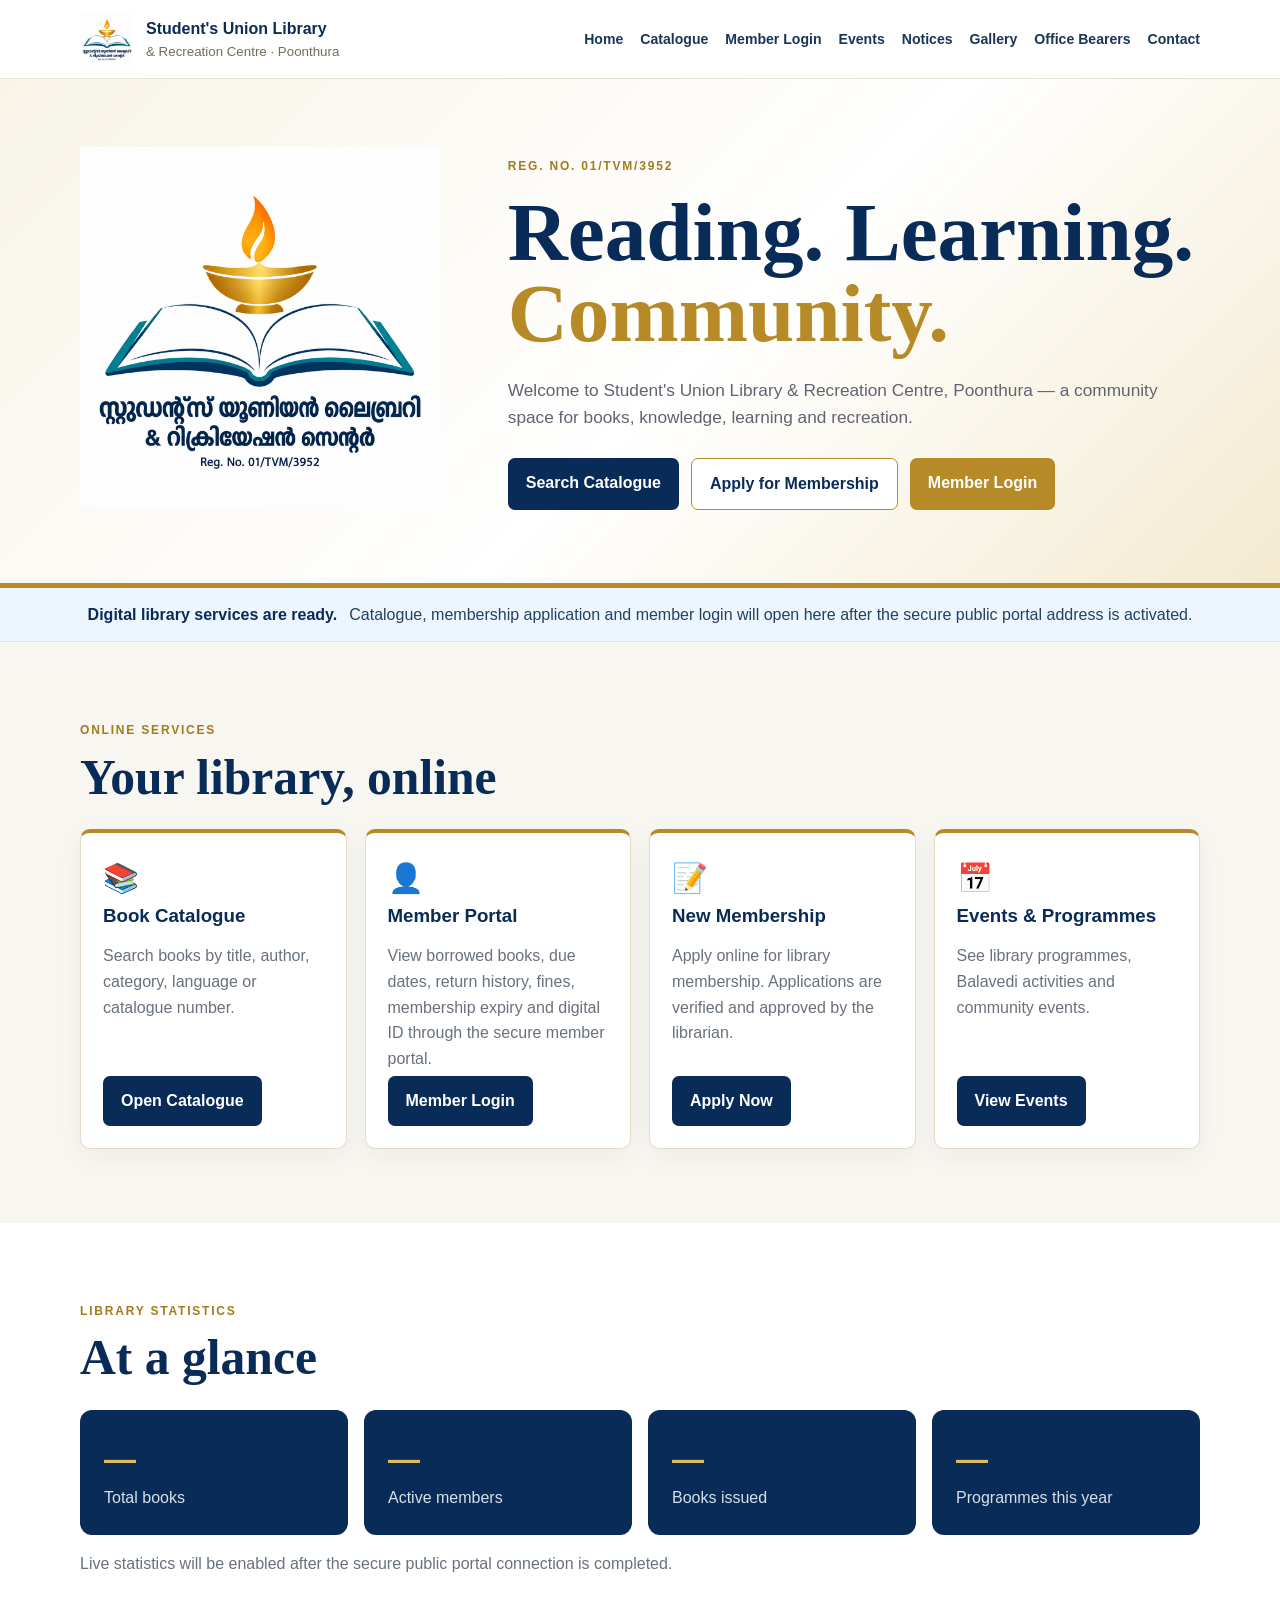
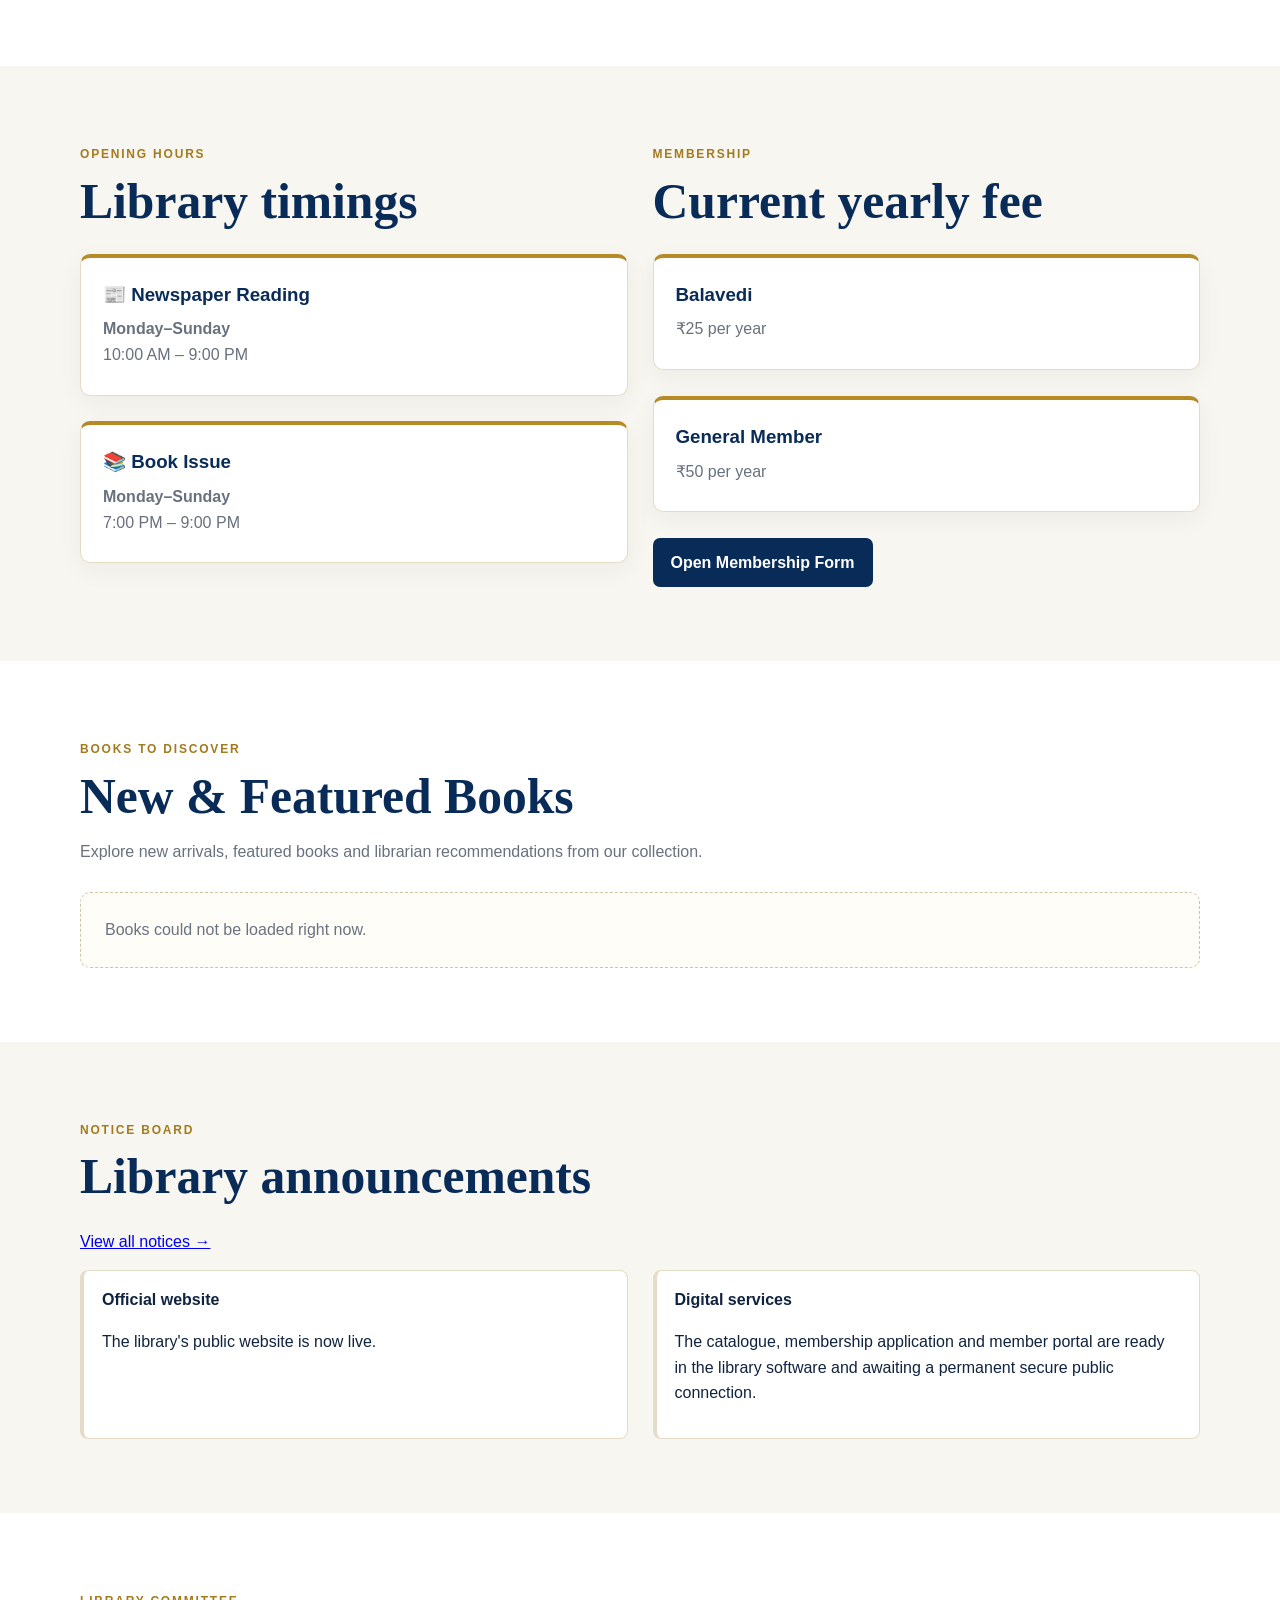
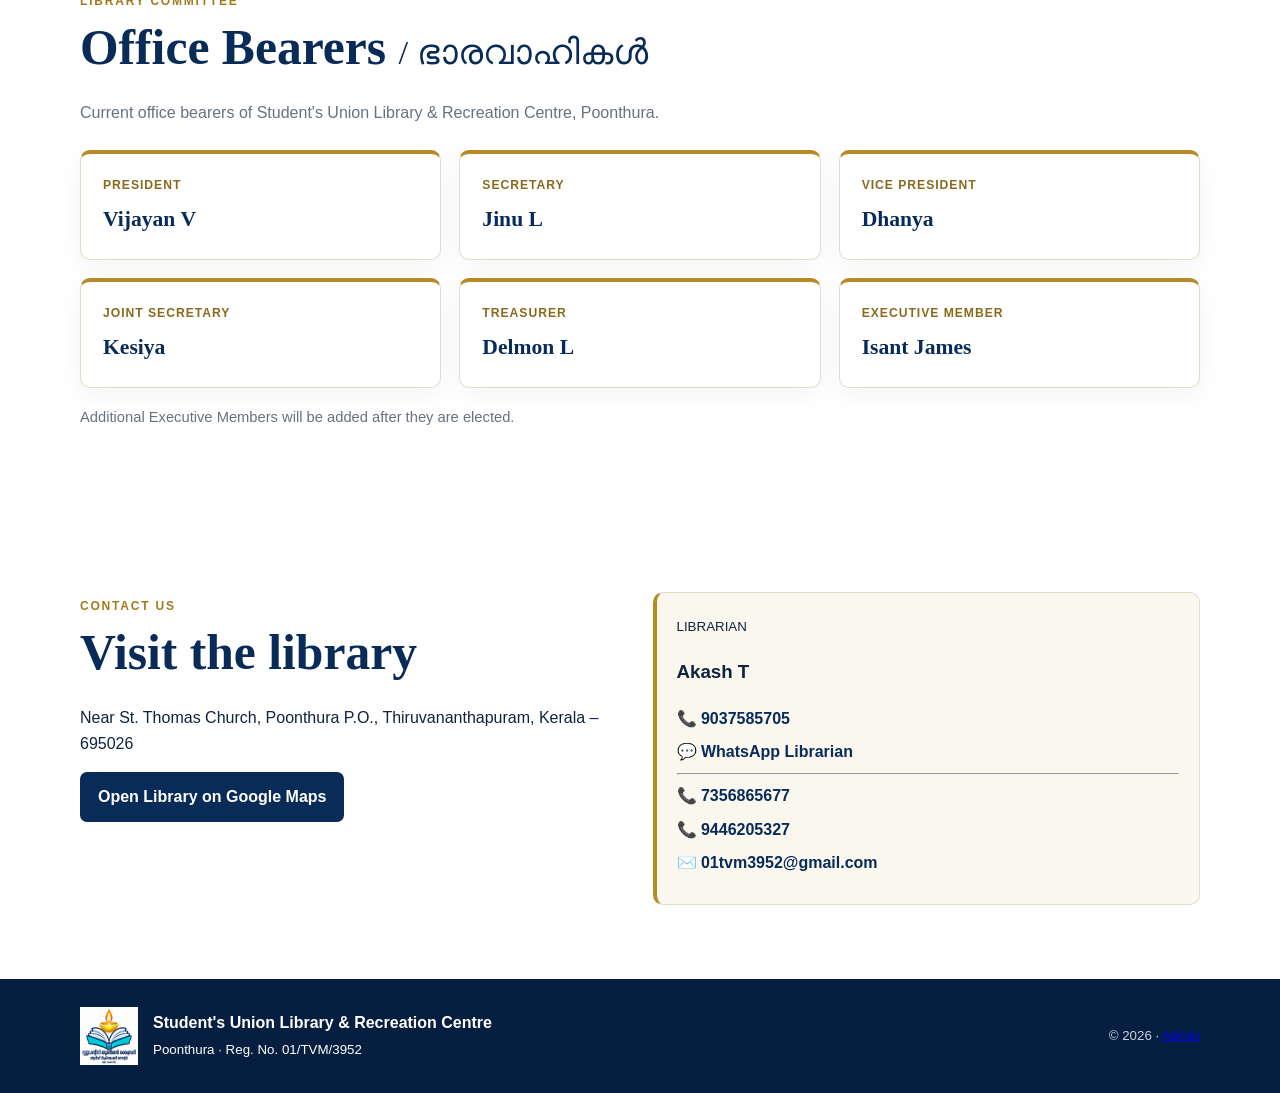
==== index.html @ 77e019cb "Add files via upload" ====
<!doctype html><html><head><meta charset="utf-8"><meta name="viewport" content="width=device-width,initial-scale=1"><title>Student's Union Library & Recreation Centre</title><link rel="stylesheet" href="styles.css"></head><body><header class="top"><div class="wrap nav"><a class="identity" href="index.html"><img src="library-logo.png.png?v=20261009" alt="Library logo"><div><b>Student's Union Library</b><small>& Recreation Centre · Poonthura</small></div></a><button class="menu" aria-label="Menu">☰</button><nav><a href="index.html">Home</a><a href="catalogue.html">Catalogue</a><a href="member-login.html">Member Login</a><a href="events.html">Events</a><a href="notices.html">Notices</a><a href="gallery.html">Gallery</a><a href="#office-bearers">Office Bearers</a><a href="index.html#contact">Contact</a></nav></div></header><section class="hero"><div class="wrap hero-grid"><div class="hero-logo"><img src="library-logo.png.png?v=20261009" alt="Official library emblem"></div><div><span class="tag">REG. NO. 01/TVM/3952</span><h1>Reading. Learning.<br><em>Community.</em></h1><p>Welcome to Student's Union Library & Recreation Centre, Poonthura — a community space for books, knowledge, learning and recreation.</p><div class="actions"><a class="primary" href="catalogue.html">Search Catalogue</a><a class="outline" href="new-member-form.html">Apply for Membership</a><a class="gold-btn btn" href="member-login.html">Member Login</a></div></div></div></section><section class="portal-readiness"><div class="wrap">
<div class="portal-ready-box"><strong>Digital library services are ready.</strong>
<span>Catalogue, membership application and member login will open here after the secure public portal address is activated.</span></div>
</div></section><section class="section soft"><div class="wrap"><span class="eyebrow">Online services</span><h2>Your library, online</h2><div class="grid-4"><div class="card portal-card"><div class="icon">📚</div><h3>Book Catalogue</h3><p>Search books by title, author, category, language or catalogue number.</p><a class="btn primary" href="catalogue.html">Open Catalogue</a></div><div class="card portal-card"><div class="icon">👤</div><h3>Member Portal</h3><p>View borrowed books, due dates, return history, fines, membership expiry and digital ID through the secure member portal.</p><a class="btn primary" href="member-login.html">Member Login</a></div><div class="card portal-card"><div class="icon">📝</div><h3>New Membership</h3><p>Apply online for library membership. Applications are verified and approved by the librarian.</p><a class="btn primary" href="new-member-form.html">Apply Now</a></div><div class="card portal-card"><div class="icon">📅</div><h3>Events & Programmes</h3><p>See library programmes, Balavedi activities and community events.</p><a class="btn primary" href="events.html">View Events</a></div></div></div></section><section class="section"><div class="wrap"><span class="eyebrow">Library statistics</span><h2>At a glance</h2><div class="stats"><div class="stat"><strong>—</strong><span>Total books</span></div><div class="stat"><strong>—</strong><span>Active members</span></div><div class="stat"><strong>—</strong><span>Books issued</span></div><div class="stat"><strong>—</strong><span>Programmes this year</span></div></div><p style="color:#68717d">Live statistics will be enabled after the secure public portal connection is completed.</p></div></section><section class="section soft"><div class="wrap grid-2"><div><span class="eyebrow">Opening hours</span><h2>Library timings</h2><div class="card"><h3>📰 Newspaper Reading</h3><p><b>Monday–Sunday</b><br>10:00 AM – 9:00 PM</p></div><br><div class="card"><h3>📚 Book Issue</h3><p><b>Monday–Sunday</b><br>7:00 PM – 9:00 PM</p></div></div><div><span class="eyebrow">Membership</span><h2>Current yearly fee</h2><div class="card"><h3>Balavedi</h3><p>₹25 per year</p></div><br><div class="card"><h3>General Member</h3><p>₹50 per year</p></div><br><a class="primary" href="new-member-form.html">Open Membership Form</a></div></div></section><section class="section" id="website-books">
<div class="wrap">
<span class="eyebrow">Books to discover</span>
<h2>New &amp; Featured Books</h2>
<p class="books-intro">Explore new arrivals, featured books and librarian recommendations from our collection.</p>

<div id="website-books-grid" class="website-books-grid">
<div class="empty-state">Loading books...</div>
</div>
</div>
</section><section class="section soft"><div class="wrap"><span class="eyebrow">Notice board</span><h2>Library announcements</h2><p><a href="notices.html">View all notices →</a></p><div class="grid-2"><div class="notice"><b>Official website</b><p>The library's public website is now live.</p></div><div class="notice"><b>Digital services</b><p>The catalogue, membership application and member portal are ready in the library software and awaiting a permanent secure public connection.</p></div></div></div></section><section class="section" id="office-bearers">
<div class="wrap">
<span class="eyebrow">Library Committee</span>
<h2>Office Bearers <span class="ml-label">/ ഭാരവാഹികൾ</span></h2>
<p class="committee-intro">Current office bearers of Student's Union Library &amp; Recreation Centre, Poonthura.</p>
<div class="office-grid">
<div class="office-card"><span>President</span><h3>Vijayan V</h3></div>
<div class="office-card"><span>Secretary</span><h3>Jinu L</h3></div>
<div class="office-card"><span>Vice President</span><h3>Dhanya</h3></div>
<div class="office-card"><span>Joint Secretary</span><h3>Kesiya</h3></div>
<div class="office-card"><span>Treasurer</span><h3>Delmon L</h3></div>
<div class="office-card"><span>Executive Member</span><h3>Isant James</h3></div>
</div>
<p class="committee-note">Additional Executive Members will be added after they are elected.</p>
</div>
</section><section class="section" id="contact"><div class="wrap grid-2"><div><span class="eyebrow">Contact us</span><h2>Visit the library</h2><p>Near St. Thomas Church, Poonthura P.O., Thiruvananthapuram, Kerala – 695026</p><a class="primary" target="_blank" href="https://www.google.com/maps/search/?api=1&query=Students+Union+Library+And+Recreation+Center+Poonthura+Thiruvananthapuram+Kerala+695026">Open Library on Google Maps</a></div><div class="contact-card"><small>LIBRARIAN</small><h3>Akash T</h3><a class="contact-line" href="tel:+919037585705">📞 9037585705</a><a class="contact-line" target="_blank" href="https://wa.me/919037585705">💬 WhatsApp Librarian</a><hr><a class="contact-line" href="tel:+917356865677">📞 7356865677</a><a class="contact-line" href="tel:+919446205327">📞 9446205327</a><a class="contact-line" href="mailto:01tvm3952@gmail.com">✉️ 01tvm3952@gmail.com</a></div></div></section><footer><div class="wrap foot"><img src="library-logo.png" alt=""><div><b>Student's Union Library & Recreation Centre</b><br><small>Poonthura · Reg. No. 01/TVM/3952</small></div><small>© <span data-year></span> · <a href="https://sularc1985.pythonanywhere.com/admin/website">Admin</a></small></div></footer><script src="site.js"></script>
<script src="site.js"></script>
<script src="portal-config.js"></script>
<script src="website-settings.js"></script>
<script src="office-bearers.js"></script>
<script src="website-books.js"></script>
</body></html>
---- styles.css ----
*{box-sizing:border-box}html{scroll-behavior:smooth}body{margin:0;font-family:Arial,Helvetica,sans-serif;color:#10233f;background:#fff;line-height:1.6}:root{--navy:#092b58;--navy2:#061f40;--gold:#b58a27;--cream:#f8f4e8;--soft:#f8f6f0;--border:#e5dcc8;--muted:#68717d}.wrap{width:min(1120px,92%);margin:auto}.top{position:sticky;top:0;z-index:20;background:rgba(255,255,255,.97);border-bottom:1px solid #e8e2d5}.nav{min-height:78px;display:flex;align-items:center;justify-content:space-between;gap:20px}.identity{display:flex;align-items:center;gap:12px;text-decoration:none;color:var(--navy)}.identity img{width:54px;height:54px;object-fit:contain}.identity small,.identity b{display:block}.identity small{color:#776c55}.nav nav{display:flex;gap:17px;align-items:center}.nav nav a{text-decoration:none;color:#183657;font-weight:700;font-size:.88rem}.menu{display:none;background:none;border:0;font-size:1.5rem}.hero{background:linear-gradient(135deg,#f8f4e8,#fff 55%,#f3ead0);padding:68px 0;border-bottom:5px solid var(--gold)}.hero-grid{display:grid;grid-template-columns:.7fr 1.3fr;align-items:center;gap:55px}.hero-logo img{width:min(360px,100%)}.tag,.eyebrow{font-size:.75rem;letter-spacing:.15em;font-weight:800;color:#a37b1e;text-transform:uppercase}.hero h1,.page-hero h1,.section h2{font-family:Georgia,serif;color:var(--navy)}.hero h1{font-size:clamp(3rem,7vw,5.2rem);line-height:.98;margin:14px 0 22px}.hero h1 em{color:var(--gold);font-style:normal}.hero p{max-width:690px;color:#5f6470;font-size:1.08rem}.actions{display:flex;gap:12px;flex-wrap:wrap;margin-top:26px}.btn,.primary,.outline{display:inline-block;padding:12px 18px;border-radius:7px;text-decoration:none;font-weight:800;border:0;cursor:pointer}.primary{background:var(--navy);color:#fff}.outline{border:1px solid var(--gold);color:var(--navy);background:#fff}.gold-btn{background:var(--gold);color:#fff}.section{padding:74px 0}.soft{background:var(--soft)}.section h2{font-size:clamp(2rem,4vw,3.1rem);line-height:1.1;margin:9px 0 24px}.grid-2{display:grid;grid-template-columns:1fr 1fr;gap:25px}.grid-3{display:grid;grid-template-columns:repeat(3,1fr);gap:18px}.grid-4{display:grid;grid-template-columns:repeat(4,1fr);gap:18px}.card{background:#fff;border:1px solid var(--border);border-top:4px solid var(--gold);border-radius:10px;padding:22px;box-shadow:0 7px 24px rgba(12,40,75,.05)}.card h3{margin:0 0 7px;color:var(--navy)}.card p{margin:5px 0;color:var(--muted)}.portal-card{display:flex;flex-direction:column;min-height:205px}.portal-card .icon{font-size:1.8rem}.portal-card .btn{margin-top:auto;align-self:flex-start}.stats{display:grid;grid-template-columns:repeat(4,1fr);gap:16px}.stat{background:var(--navy);color:#fff;border-radius:12px;padding:24px}.stat strong{display:block;font-size:2rem;color:#e0bb5c}.stat span{color:#d7e0ea}.notice{border-left:4px solid var(--gold);padding:16px 18px;background:#fff;border:1px solid var(--border);border-left-width:4px;border-radius:8px}.page-hero{background:var(--cream);padding:48px 0;border-bottom:3px solid var(--gold)}.page-hero h1{margin:8px 0;font-size:clamp(2.3rem,5vw,4rem)}form{display:grid;gap:14px}.form-grid{display:grid;grid-template-columns:1fr 1fr;gap:14px}label{font-weight:700;font-size:.9rem}input,select,textarea{width:100%;padding:12px;border:1px solid #b8c1cc;border-radius:7px;font:inherit;background:#fff}textarea{min-height:100px}.empty-state{border:1px dashed #cfc4a6;background:#fffdf7;border-radius:10px;padding:24px;color:#6b7280}.contact-card{background:#faf7ef;border:1px solid var(--border);border-left:4px solid var(--gold);border-radius:10px;padding:20px}.contact-line{display:block;margin:8px 0;color:var(--navy);text-decoration:none;font-weight:700}.quick-links{display:flex;flex-wrap:wrap;gap:10px}.quick-links a{background:#fff;border:1px solid var(--border);padding:10px 12px;border-radius:7px;text-decoration:none;color:var(--navy);font-weight:700}.badge{display:inline-block;padding:4px 8px;border-radius:999px;background:#f1ead7;color:#755713;font-size:.78rem;font-weight:800}footer{background:var(--navy2);color:white;padding:28px 0}.foot{display:flex;align-items:center;gap:15px}.foot img{width:58px;height:58px}.foot>small{margin-left:auto;color:#c9d3df}@media(max-width:900px){.nav nav{display:none;position:absolute;top:78px;left:0;right:0;background:#fff;padding:20px 4%;flex-direction:column;align-items:flex-start}.nav nav.open{display:flex}.menu{display:block}.hero-grid,.grid-2{grid-template-columns:1fr}.hero-logo{text-align:center}.hero-logo img{max-width:280px}.grid-3,.grid-4,.stats{grid-template-columns:repeat(2,1fr)}}@media(max-width:600px){.grid-3,.grid-4,.stats,.form-grid{grid-template-columns:1fr}.identity small{display:none}.hero h1{font-size:3rem}.section{padding:56px 0}.foot{align-items:flex-start}.foot>small{margin-left:0}}
.photo-safety{background:#fff8df;border:1px solid #e6d28d;border-left:4px solid #b58a27;padding:14px 16px;border-radius:8px;color:#5b4b20}
.gallery-placeholder{height:150px;border-radius:8px;background:#f3efe1;display:grid;place-items:center;font-size:2.2rem;margin-bottom:14px}
.gallery-album{min-height:280px}

.gallery-grid{display:grid;grid-template-columns:repeat(2,1fr);gap:6px;margin-bottom:14px}
.gallery-grid img{width:100%;height:130px;object-fit:cover;border-radius:7px;border:1px solid #e5dcc8}
@media(max-width:600px){.gallery-grid img{height:110px}}

.office-grid{display:grid;grid-template-columns:repeat(3,1fr);gap:18px;margin-top:24px}
.office-card{background:#fff;border:1px solid var(--border);border-top:4px solid var(--gold);border-radius:10px;padding:22px;box-shadow:0 7px 24px rgba(12,40,75,.05)}
.office-card span{display:block;color:#8a691c;font-size:.76rem;font-weight:800;letter-spacing:.08em;text-transform:uppercase;margin-bottom:7px}
.office-card h3{margin:0;color:var(--navy);font-family:Georgia,serif;font-size:1.35rem}
.ml-label{font-size:.7em;font-weight:500}
.committee-intro,.committee-note{color:var(--muted)}
.committee-note{margin-top:18px;font-size:.92rem}
@media(max-width:900px){.office-grid{grid-template-columns:repeat(2,1fr)}}
@media(max-width:600px){.office-grid{grid-template-columns:1fr}}

/* Website v13 — public portal integration */
.portal-readiness{background:#edf6ff;border-bottom:1px solid #d4e6f5;padding:14px 0}
.portal-ready-box{display:flex;gap:12px;align-items:center;justify-content:center;text-align:center;flex-wrap:wrap;color:#23415f}
.portal-ready-box strong{color:var(--navy)}
.portal-connect-card{max-width:780px;margin:auto;background:#fff;border:1px solid var(--border);border-top:4px solid var(--gold);border-radius:12px;padding:28px;display:grid;grid-template-columns:auto 1fr;gap:20px;box-shadow:0 10px 30px rgba(12,40,75,.06)}
.portal-status-icon{width:58px;height:58px;border-radius:50%;display:grid;place-items:center;background:#f5eedc;font-size:1.6rem}
.portal-connect-card h2{margin:0 0 8px;color:var(--navy)}
.portal-note{margin-top:14px;color:var(--muted);font-size:.9rem}
.portal-disabled{opacity:.58;cursor:not-allowed;background:#66788b}
@media(max-width:600px){.portal-connect-card{grid-template-columns:1fr}.portal-status-icon{width:48px;height:48px}}
/* Website Books — live book display */
.books-intro{
  max-width:720px;
  margin:-10px 0 28px;
  color:var(--muted);
}

.website-books-grid{
  display:grid;
  grid-template-columns:repeat(3,1fr);
  gap:24px;
  align-items:stretch;
}

.website-books-grid .empty-state{
  grid-column:1/-1;
}

.website-book-card{
  background:#fff;
  border:1px solid var(--border);
  border-radius:12px;
  overflow:hidden;
  box-shadow:0 8px 26px rgba(12,40,75,.07);
  display:flex;
  flex-direction:column;
  min-width:0;
}

.website-book-cover{
  height:310px;
  background:#f5f1e6;
  display:flex;
  align-items:center;
  justify-content:center;
  padding:16px;
  border-bottom:1px solid var(--border);
}

.website-book-cover img{
  display:block;
  width:100%;
  height:100%;
  object-fit:contain;
}

.website-book-cover-empty{
  flex-direction:column;
  gap:8px;
  color:var(--muted);
}

.website-book-cover-empty span{
  font-size:3rem;
}

.website-book-content{
  padding:20px;
  display:flex;
  flex-direction:column;
  flex:1;
}

.website-book-content h3{
  margin:12px 0 6px;
  color:var(--navy);
  font-family:Georgia,serif;
  font-size:1.35rem;
}

.website-book-meta{
  margin:0 0 10px;
  color:#7a6842;
  font-size:.88rem;
  font-weight:700;
}

.website-book-description{
  margin:4px 0 18px;
  color:var(--muted);
  font-size:.95rem;
  line-height:1.6;
}

.website-book-link{
  margin-top:auto;
  align-self:flex-start;
}

@media(max-width:900px){
  .website-books-grid{
    grid-template-columns:repeat(2,1fr);
  }
}

@media(max-width:600px){
  .website-books-grid{
    grid-template-columns:1fr;
  }

  .website-book-cover{
    height:290px;
  }
}
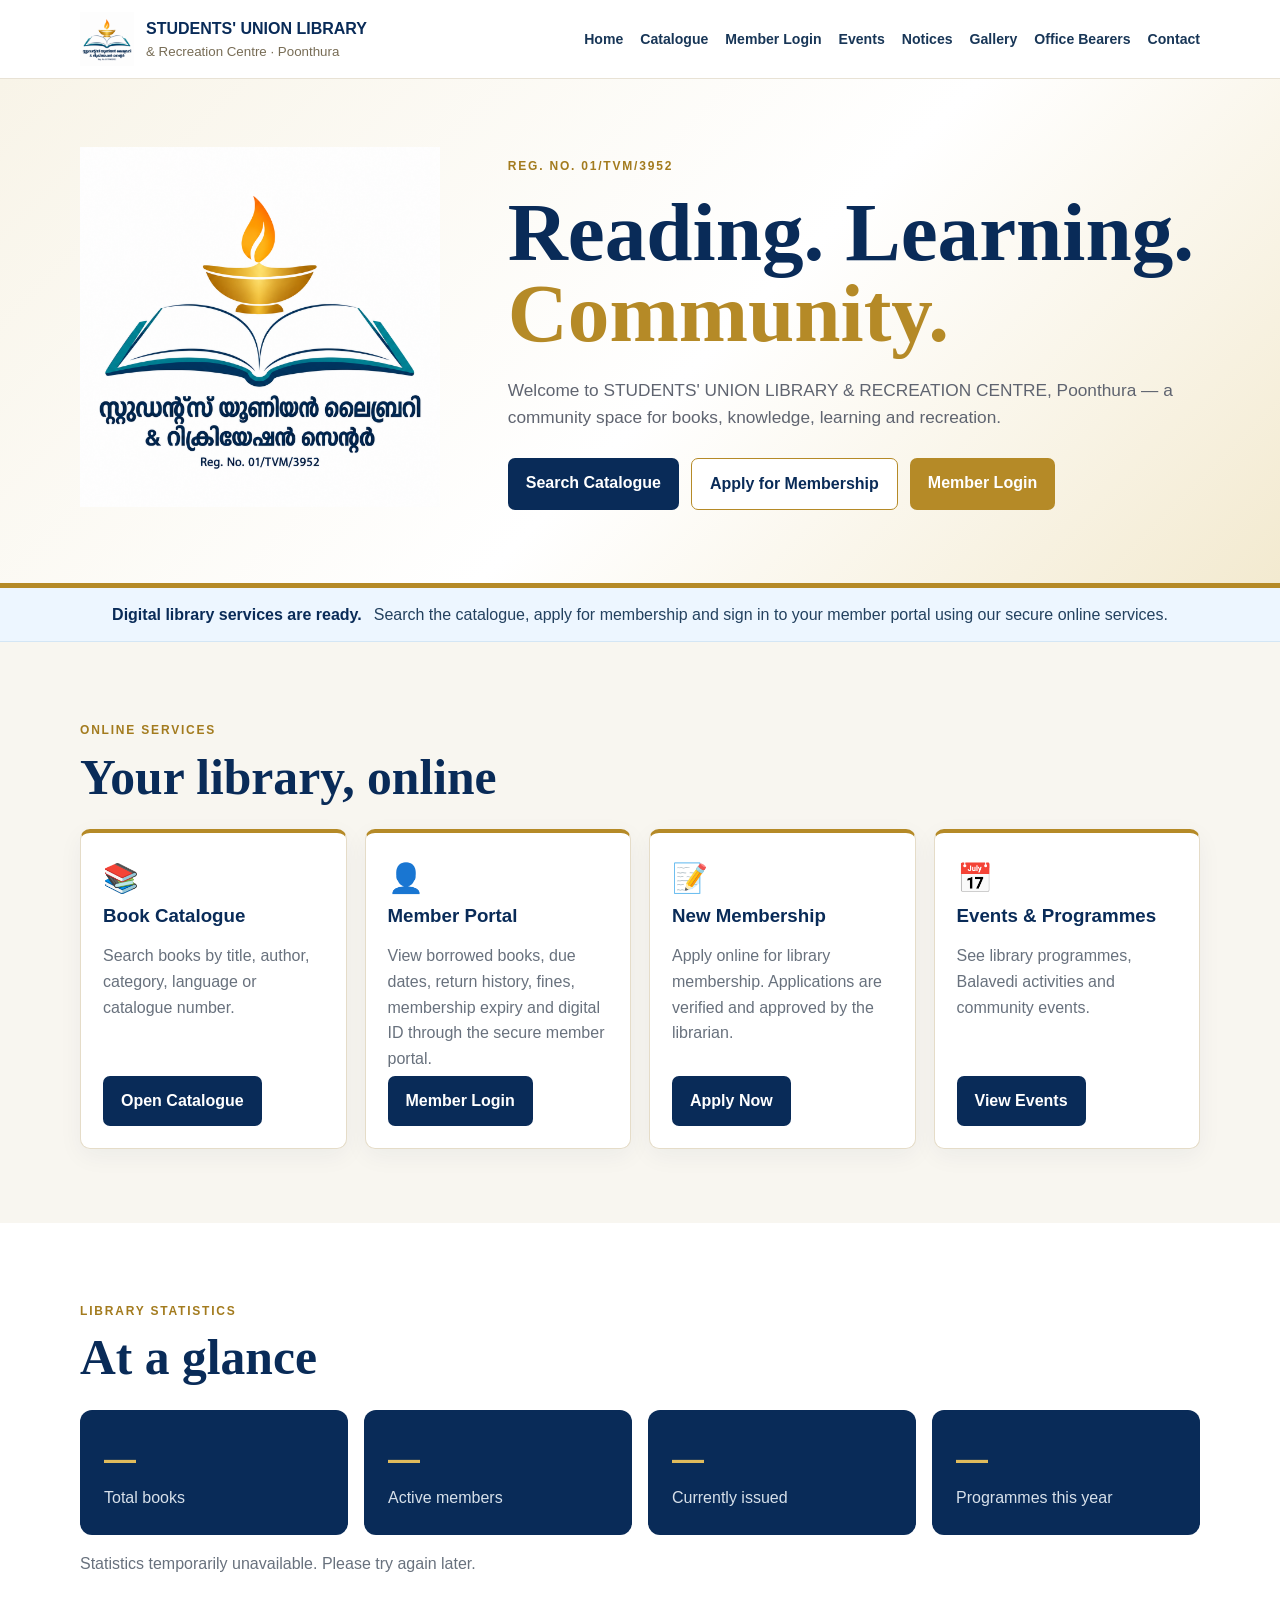
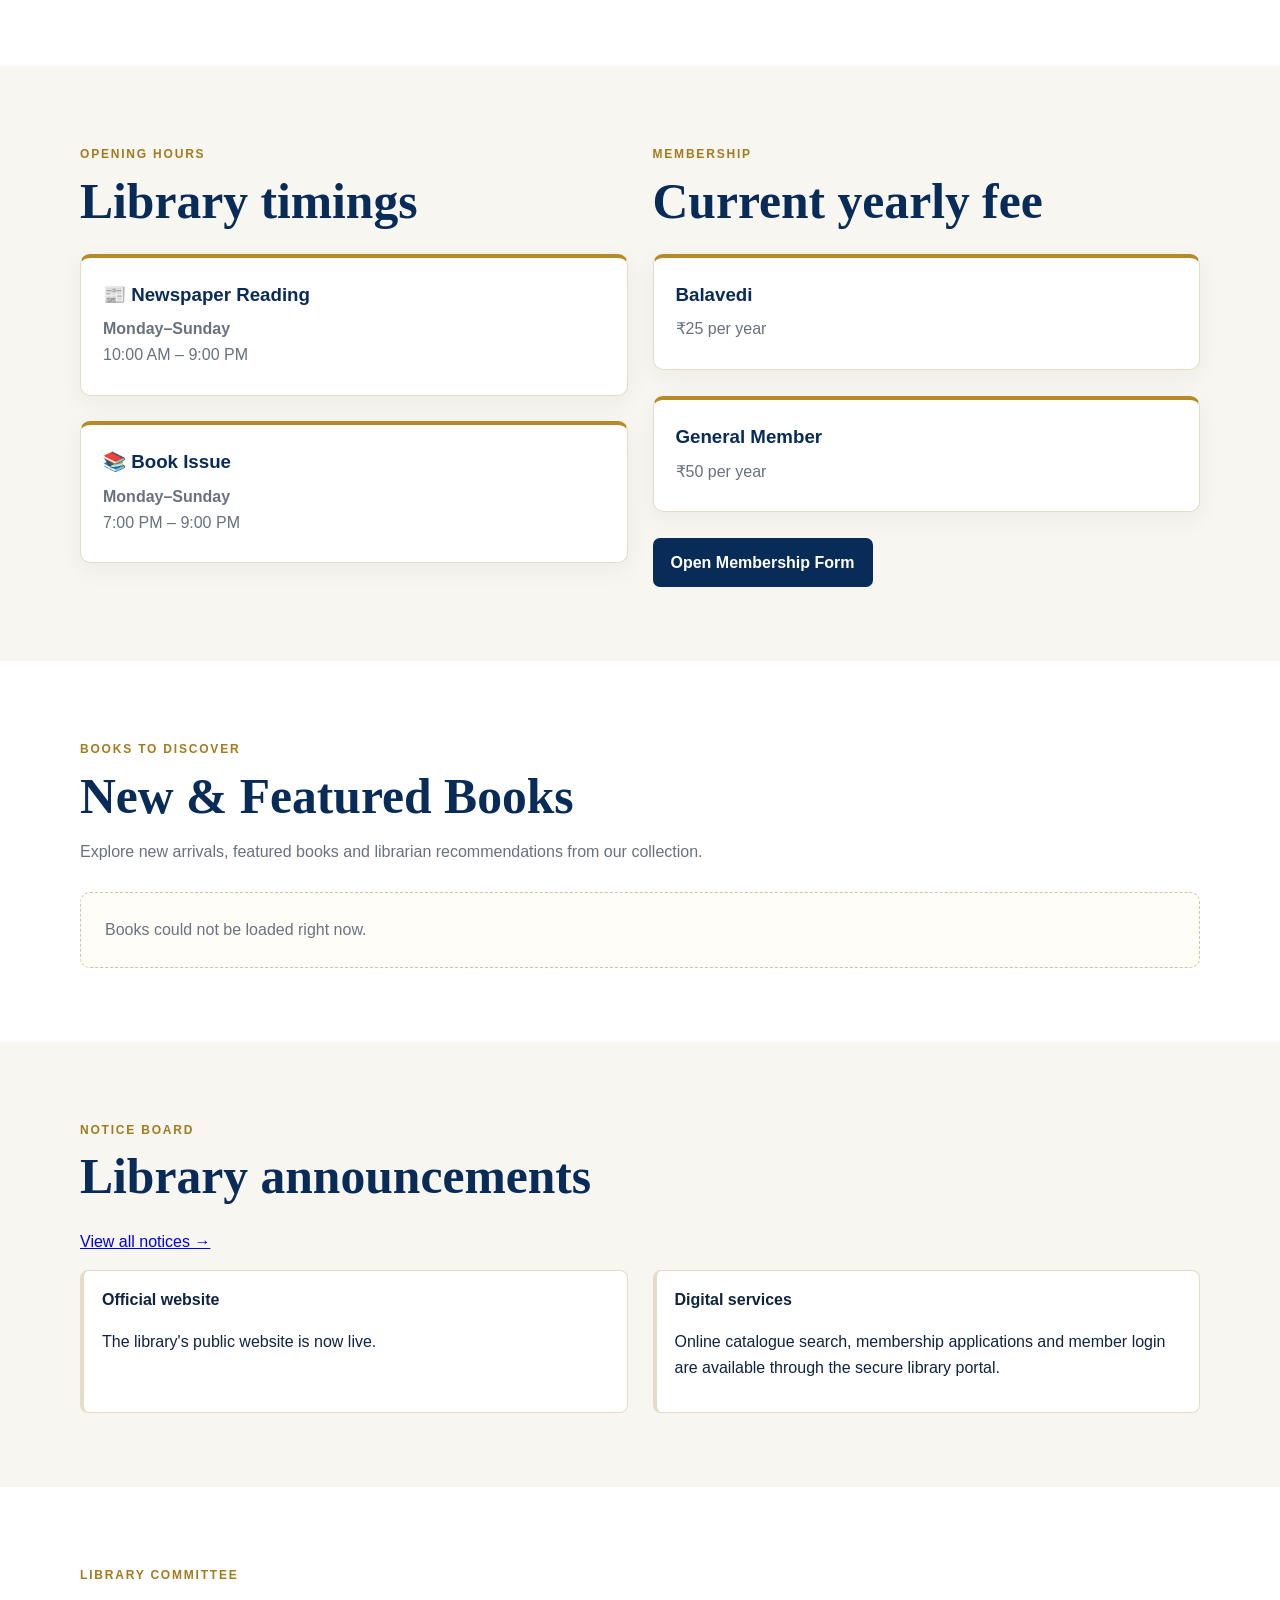
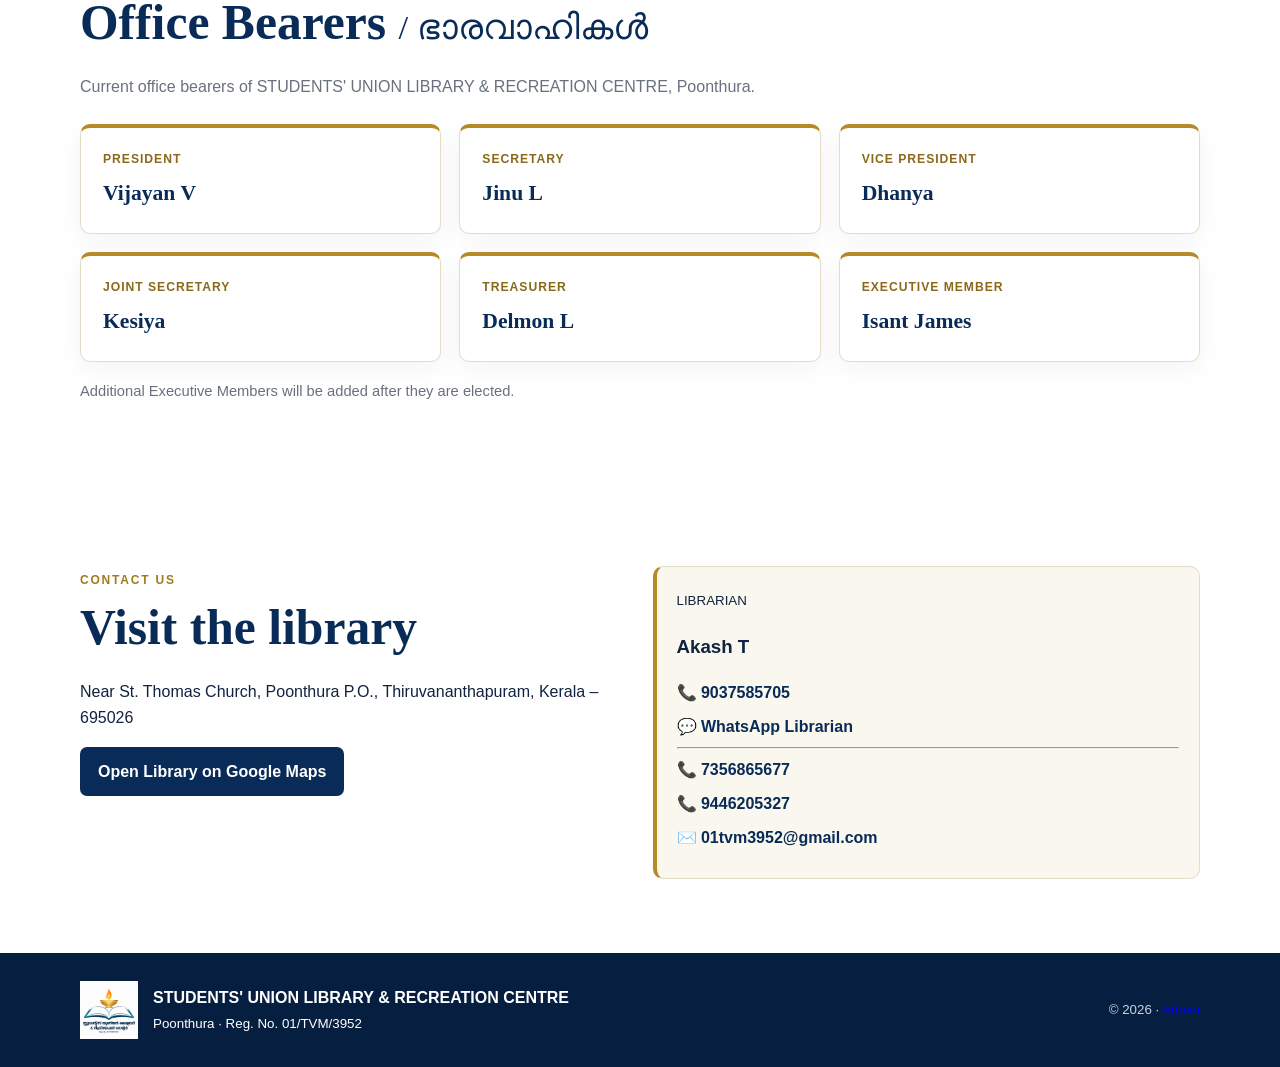
==== commit eafbd722: "Add files via upload" ====
--- a/index.html
+++ b/index.html
@@ -1,7 +1,7 @@
-<!doctype html><html><head><meta charset="utf-8"><meta name="viewport" content="width=device-width,initial-scale=1"><title>Student's Union Library & Recreation Centre</title><link rel="stylesheet" href="styles.css"></head><body><header class="top"><div class="wrap nav"><a class="identity" href="index.html"><img src="library-logo.png.png?v=20261009" alt="Library logo"><div><b>Student's Union Library</b><small>& Recreation Centre · Poonthura</small></div></a><button class="menu" aria-label="Menu">☰</button><nav><a href="index.html">Home</a><a href="catalogue.html">Catalogue</a><a href="member-login.html">Member Login</a><a href="events.html">Events</a><a href="notices.html">Notices</a><a href="gallery.html">Gallery</a><a href="#office-bearers">Office Bearers</a><a href="index.html#contact">Contact</a></nav></div></header><section class="hero"><div class="wrap hero-grid"><div class="hero-logo"><img src="library-logo.png.png?v=20261009" alt="Official library emblem"></div><div><span class="tag">REG. NO. 01/TVM/3952</span><h1>Reading. Learning.<br><em>Community.</em></h1><p>Welcome to Student's Union Library & Recreation Centre, Poonthura — a community space for books, knowledge, learning and recreation.</p><div class="actions"><a class="primary" href="catalogue.html">Search Catalogue</a><a class="outline" href="new-member-form.html">Apply for Membership</a><a class="gold-btn btn" href="member-login.html">Member Login</a></div></div></div></section><section class="portal-readiness"><div class="wrap">
+<!doctype html><html><head><meta charset="utf-8"><meta name="viewport" content="width=device-width,initial-scale=1"><title>STUDENTS' UNION LIBRARY & RECREATION CENTRE</title><link rel="stylesheet" href="styles.css"></head><body><header class="top"><div class="wrap nav"><a class="identity" href="index.html"><img src="library-logo.png.png?v=20261009" alt="Library logo"><div><b>STUDENTS' UNION LIBRARY</b><small>& Recreation Centre · Poonthura</small></div></a><button class="menu" aria-label="Menu">☰</button><nav><a href="index.html">Home</a><a href="catalogue.html">Catalogue</a><a href="member-login.html">Member Login</a><a href="events.html">Events</a><a href="notices.html">Notices</a><a href="gallery.html">Gallery</a><a href="#office-bearers">Office Bearers</a><a href="index.html#contact">Contact</a></nav></div></header><section class="hero"><div class="wrap hero-grid"><div class="hero-logo"><img src="library-logo.png.png?v=20261009" alt="Official library emblem"></div><div><span class="tag">REG. NO. 01/TVM/3952</span><h1>Reading. Learning.<br><em>Community.</em></h1><p>Welcome to STUDENTS' UNION LIBRARY & RECREATION CENTRE, Poonthura — a community space for books, knowledge, learning and recreation.</p><div class="actions"><a class="primary" href="catalogue.html">Search Catalogue</a><a class="outline" href="new-member-form.html">Apply for Membership</a><a class="gold-btn btn" href="member-login.html">Member Login</a></div></div></div></section><section class="portal-readiness"><div class="wrap">
 <div class="portal-ready-box"><strong>Digital library services are ready.</strong>
-<span>Catalogue, membership application and member login will open here after the secure public portal address is activated.</span></div>
-</div></section><section class="section soft"><div class="wrap"><span class="eyebrow">Online services</span><h2>Your library, online</h2><div class="grid-4"><div class="card portal-card"><div class="icon">📚</div><h3>Book Catalogue</h3><p>Search books by title, author, category, language or catalogue number.</p><a class="btn primary" href="catalogue.html">Open Catalogue</a></div><div class="card portal-card"><div class="icon">👤</div><h3>Member Portal</h3><p>View borrowed books, due dates, return history, fines, membership expiry and digital ID through the secure member portal.</p><a class="btn primary" href="member-login.html">Member Login</a></div><div class="card portal-card"><div class="icon">📝</div><h3>New Membership</h3><p>Apply online for library membership. Applications are verified and approved by the librarian.</p><a class="btn primary" href="new-member-form.html">Apply Now</a></div><div class="card portal-card"><div class="icon">📅</div><h3>Events & Programmes</h3><p>See library programmes, Balavedi activities and community events.</p><a class="btn primary" href="events.html">View Events</a></div></div></div></section><section class="section"><div class="wrap"><span class="eyebrow">Library statistics</span><h2>At a glance</h2><div class="stats"><div class="stat"><strong>—</strong><span>Total books</span></div><div class="stat"><strong>—</strong><span>Active members</span></div><div class="stat"><strong>—</strong><span>Books issued</span></div><div class="stat"><strong>—</strong><span>Programmes this year</span></div></div><p style="color:#68717d">Live statistics will be enabled after the secure public portal connection is completed.</p></div></section><section class="section soft"><div class="wrap grid-2"><div><span class="eyebrow">Opening hours</span><h2>Library timings</h2><div class="card"><h3>📰 Newspaper Reading</h3><p><b>Monday–Sunday</b><br>10:00 AM – 9:00 PM</p></div><br><div class="card"><h3>📚 Book Issue</h3><p><b>Monday–Sunday</b><br>7:00 PM – 9:00 PM</p></div></div><div><span class="eyebrow">Membership</span><h2>Current yearly fee</h2><div class="card"><h3>Balavedi</h3><p>₹25 per year</p></div><br><div class="card"><h3>General Member</h3><p>₹50 per year</p></div><br><a class="primary" href="new-member-form.html">Open Membership Form</a></div></div></section><section class="section" id="website-books">
+<span>Search the catalogue, apply for membership and sign in to your member portal using our secure online services.</span></div>
+</div></section><section class="section soft"><div class="wrap"><span class="eyebrow">Online services</span><h2>Your library, online</h2><div class="grid-4"><div class="card portal-card"><div class="icon">📚</div><h3>Book Catalogue</h3><p>Search books by title, author, category, language or catalogue number.</p><a class="btn primary" href="catalogue.html">Open Catalogue</a></div><div class="card portal-card"><div class="icon">👤</div><h3>Member Portal</h3><p>View borrowed books, due dates, return history, fines, membership expiry and digital ID through the secure member portal.</p><a class="btn primary" href="member-login.html">Member Login</a></div><div class="card portal-card"><div class="icon">📝</div><h3>New Membership</h3><p>Apply online for library membership. Applications are verified and approved by the librarian.</p><a class="btn primary" href="new-member-form.html">Apply Now</a></div><div class="card portal-card"><div class="icon">📅</div><h3>Events & Programmes</h3><p>See library programmes, Balavedi activities and community events.</p><a class="btn primary" href="events.html">View Events</a></div></div></div></section><section class="section"><div class="wrap"><span class="eyebrow">Library statistics</span><h2>At a glance</h2><div class="stats"><div class="stat"><strong data-stat="total_books">—</strong><span>Total books</span></div><div class="stat"><strong data-stat="active_members">—</strong><span>Active members</span></div><div class="stat"><strong data-stat="currently_issued">—</strong><span>Currently issued</span></div><div class="stat"><strong data-stat="programmes_this_year">—</strong><span>Programmes this year</span></div></div><p id="statistics-status" aria-live="polite" style="color:#68717d">Loading library statistics…</p><noscript>Enable JavaScript to view current library statistics.</noscript></div></section><section class="section soft"><div class="wrap grid-2"><div><span class="eyebrow">Opening hours</span><h2>Library timings</h2><div class="card"><h3>📰 Newspaper Reading</h3><p><b>Monday–Sunday</b><br>10:00 AM – 9:00 PM</p></div><br><div class="card"><h3>📚 Book Issue</h3><p><b>Monday–Sunday</b><br>7:00 PM – 9:00 PM</p></div></div><div><span class="eyebrow">Membership</span><h2>Current yearly fee</h2><div class="card"><h3>Balavedi</h3><p>₹25 per year</p></div><br><div class="card"><h3>General Member</h3><p>₹50 per year</p></div><br><a class="primary" href="new-member-form.html">Open Membership Form</a></div></div></section><section class="section" id="website-books">
 <div class="wrap">
 <span class="eyebrow">Books to discover</span>
 <h2>New &amp; Featured Books</h2>
@@ -11,11 +11,11 @@
 <div class="empty-state">Loading books...</div>
 </div>
 </div>
-</section><section class="section soft"><div class="wrap"><span class="eyebrow">Notice board</span><h2>Library announcements</h2><p><a href="notices.html">View all notices →</a></p><div class="grid-2"><div class="notice"><b>Official website</b><p>The library's public website is now live.</p></div><div class="notice"><b>Digital services</b><p>The catalogue, membership application and member portal are ready in the library software and awaiting a permanent secure public connection.</p></div></div></div></section><section class="section" id="office-bearers">
+</section><section class="section soft"><div class="wrap"><span class="eyebrow">Notice board</span><h2>Library announcements</h2><p><a href="notices.html">View all notices →</a></p><div class="grid-2"><div class="notice"><b>Official website</b><p>The library's public website is now live.</p></div><div class="notice"><b>Digital services</b><p>Online catalogue search, membership applications and member login are available through the secure library portal.</p></div></div></div></section><section class="section" id="office-bearers">
 <div class="wrap">
 <span class="eyebrow">Library Committee</span>
 <h2>Office Bearers <span class="ml-label">/ ഭാരവാഹികൾ</span></h2>
-<p class="committee-intro">Current office bearers of Student's Union Library &amp; Recreation Centre, Poonthura.</p>
+<p class="committee-intro">Current office bearers of STUDENTS' UNION LIBRARY &amp; RECREATION CENTRE, Poonthura.</p>
 <div class="office-grid">
 <div class="office-card"><span>President</span><h3>Vijayan V</h3></div>
 <div class="office-card"><span>Secretary</span><h3>Jinu L</h3></div>
@@ -26,10 +26,9 @@
 </div>
 <p class="committee-note">Additional Executive Members will be added after they are elected.</p>
 </div>
-</section><section class="section" id="contact"><div class="wrap grid-2"><div><span class="eyebrow">Contact us</span><h2>Visit the library</h2><p>Near St. Thomas Church, Poonthura P.O., Thiruvananthapuram, Kerala – 695026</p><a class="primary" target="_blank" href="https://www.google.com/maps/search/?api=1&query=Students+Union+Library+And+Recreation+Center+Poonthura+Thiruvananthapuram+Kerala+695026">Open Library on Google Maps</a></div><div class="contact-card"><small>LIBRARIAN</small><h3>Akash T</h3><a class="contact-line" href="tel:+919037585705">📞 9037585705</a><a class="contact-line" target="_blank" href="https://wa.me/919037585705">💬 WhatsApp Librarian</a><hr><a class="contact-line" href="tel:+917356865677">📞 7356865677</a><a class="contact-line" href="tel:+919446205327">📞 9446205327</a><a class="contact-line" href="mailto:01tvm3952@gmail.com">✉️ 01tvm3952@gmail.com</a></div></div></section><footer><div class="wrap foot"><img src="library-logo.png" alt=""><div><b>Student's Union Library & Recreation Centre</b><br><small>Poonthura · Reg. No. 01/TVM/3952</small></div><small>© <span data-year></span> · <a href="https://sularc1985.pythonanywhere.com/admin/website">Admin</a></small></div></footer><script src="site.js"></script>
-<script src="site.js"></script>
-<script src="portal-config.js"></script>
+</section><section class="section" id="contact"><div class="wrap grid-2"><div><span class="eyebrow">Contact us</span><h2>Visit the library</h2><p>Near St. Thomas Church, Poonthura P.O., Thiruvananthapuram, Kerala – 695026</p><a class="primary" target="_blank" href="https://www.google.com/maps/search/?api=1&query=Students+Union+Library+And+Recreation+Center+Poonthura+Thiruvananthapuram+Kerala+695026">Open Library on Google Maps</a></div><div class="contact-card"><small>LIBRARIAN</small><h3>Akash T</h3><a class="contact-line" href="tel:+919037585705">📞 9037585705</a><a class="contact-line" target="_blank" href="https://wa.me/919037585705">💬 WhatsApp Librarian</a><hr><a class="contact-line" href="tel:+917356865677">📞 7356865677</a><a class="contact-line" href="tel:+919446205327">📞 9446205327</a><a class="contact-line" href="mailto:01tvm3952@gmail.com">✉️ 01tvm3952@gmail.com</a></div></div></section><footer><div class="wrap foot"><img src="library-logo.png.png?v=20261009" alt=""><div><b>STUDENTS' UNION LIBRARY & RECREATION CENTRE</b><br><small>Poonthura · Reg. No. 01/TVM/3952</small></div><small>© <span data-year></span> · <a href="https://sularc1985.pythonanywhere.com/admin/website">Admin</a></small></div></footer><script src="site.js"></script>
+<script src="portal-config.js?v=20261013"></script>
 <script src="website-settings.js"></script>
 <script src="office-bearers.js"></script>
 <script src="website-books.js"></script>
-</body></html>
+<script src="website-statistics.js?v=20261013"></script></body></html>
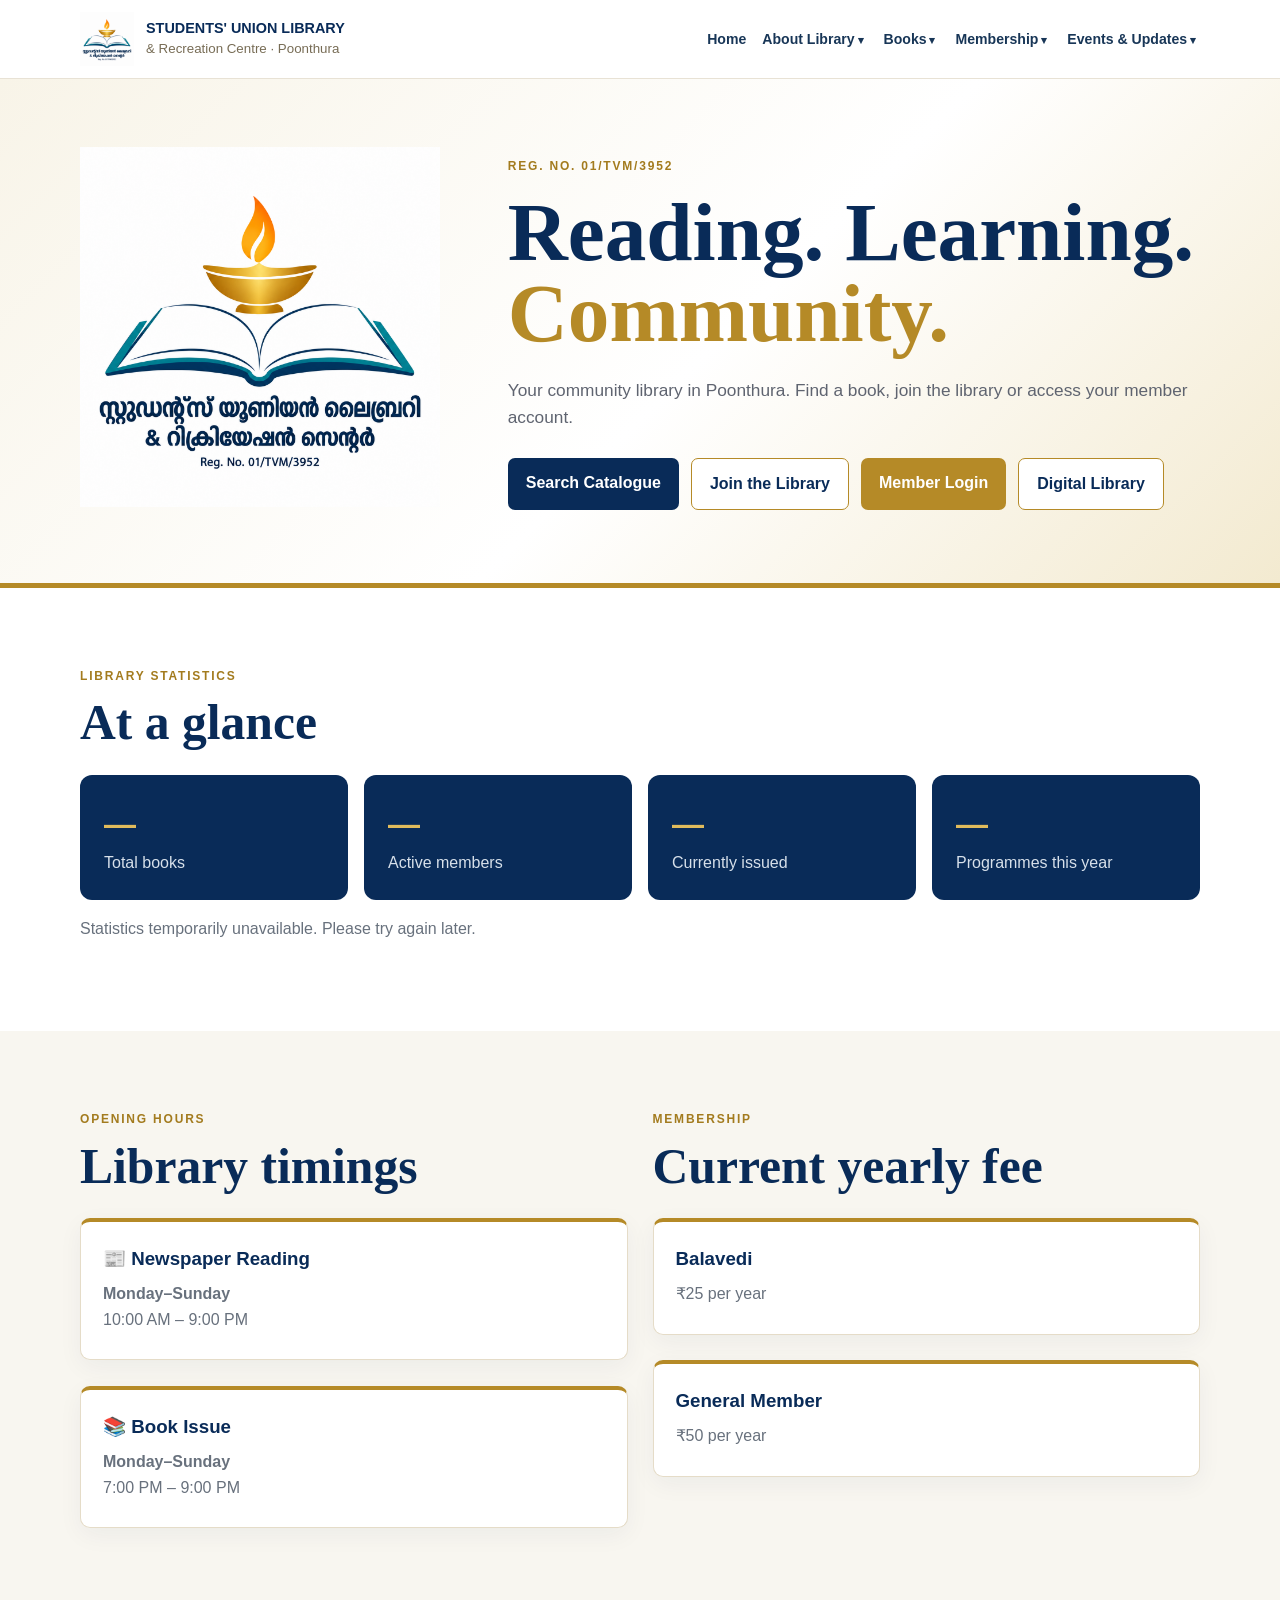
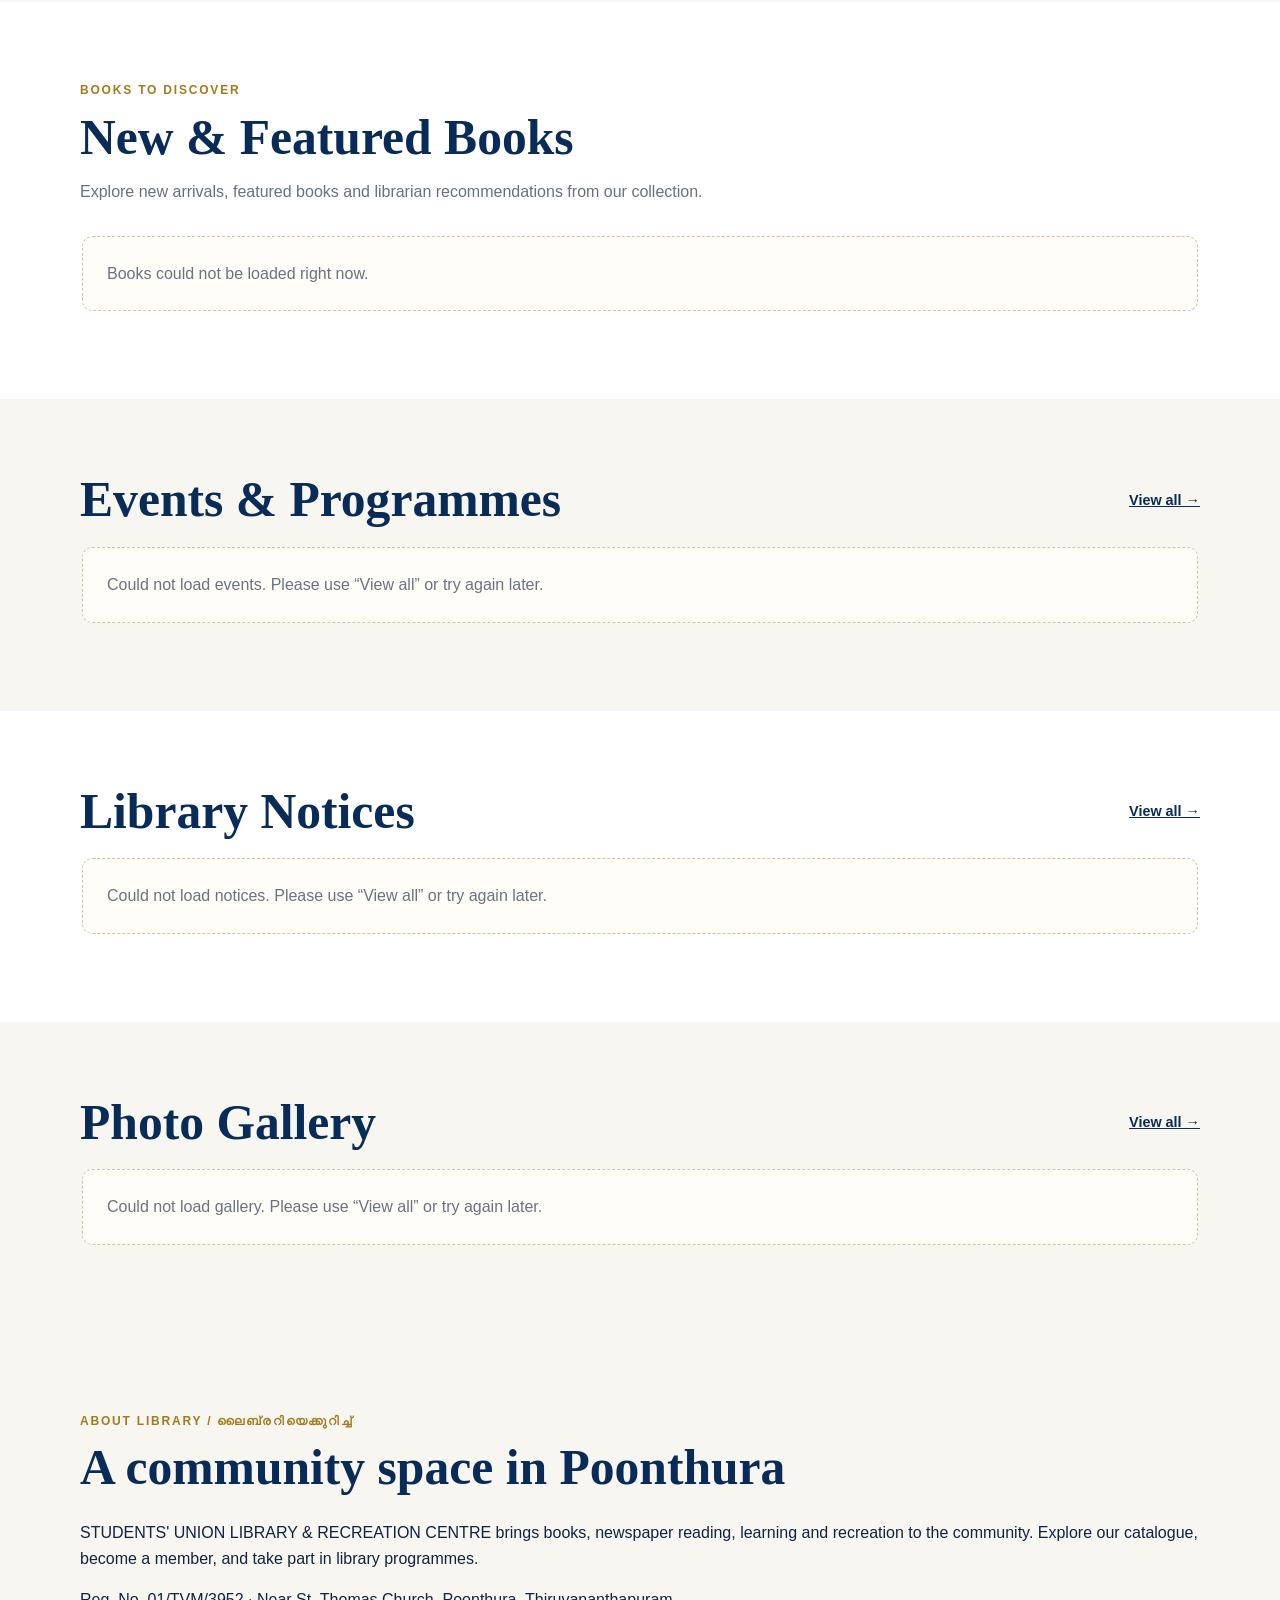
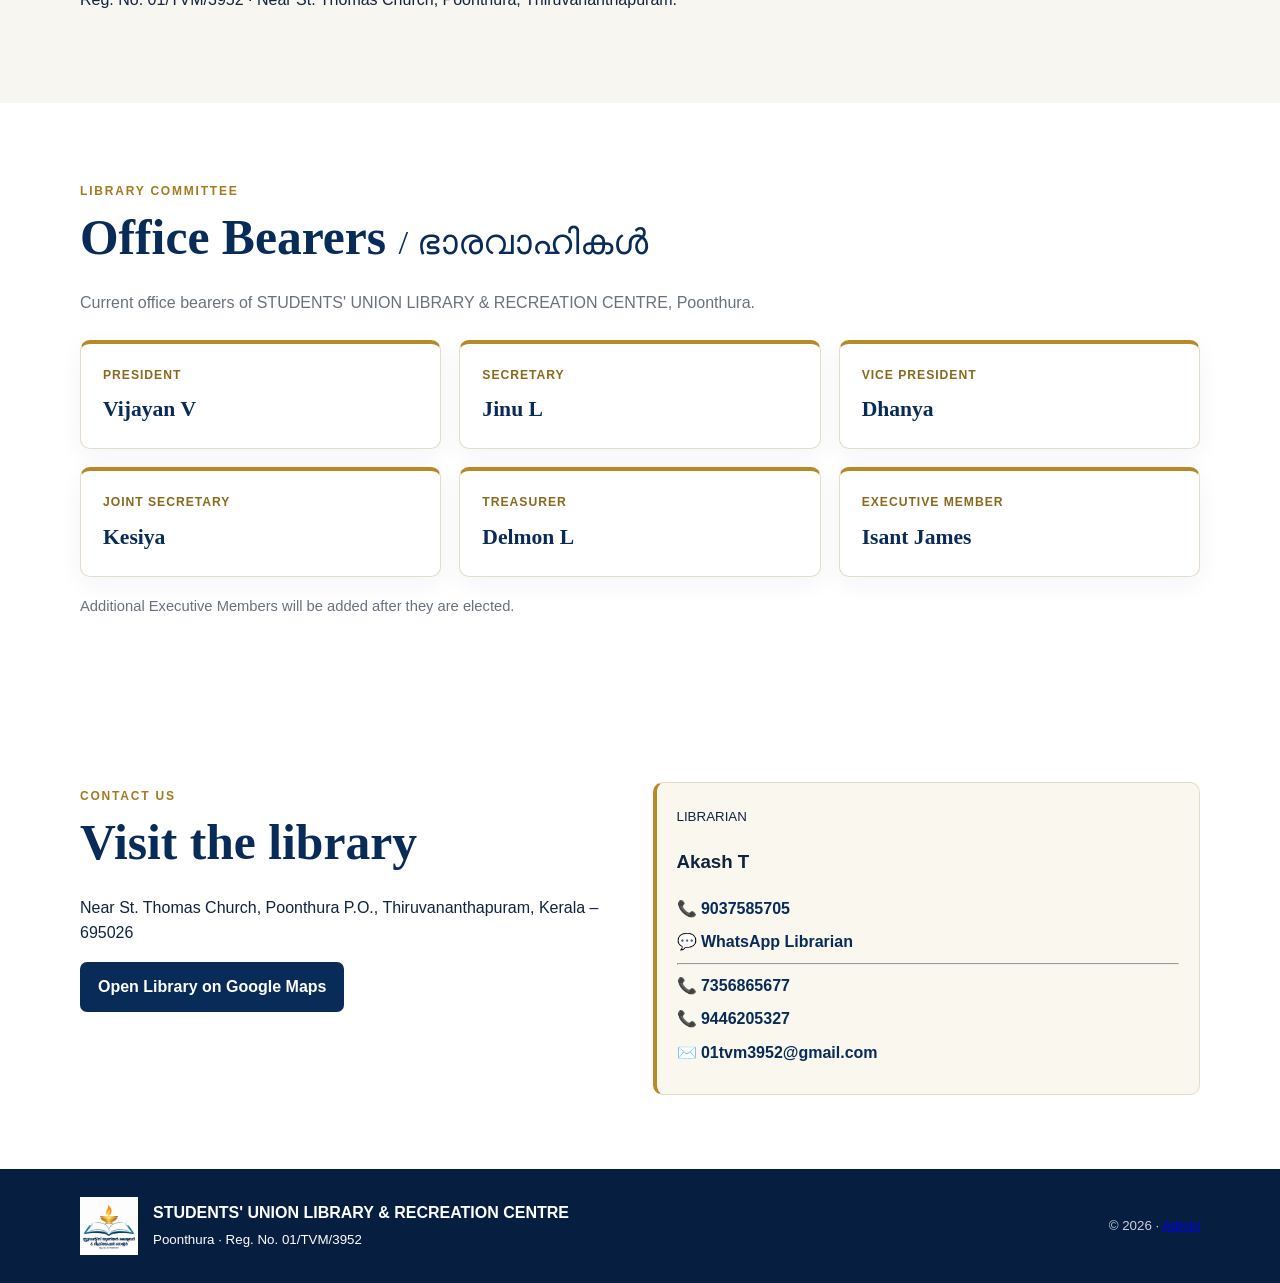
==== commit bb8cd964: "Add files via upload" ====
--- a/index.html
+++ b/index.html
@@ -1,17 +1,19 @@
-<!doctype html><html><head><meta charset="utf-8"><meta name="viewport" content="width=device-width,initial-scale=1"><title>STUDENTS' UNION LIBRARY & RECREATION CENTRE</title><link rel="stylesheet" href="styles.css"></head><body><header class="top"><div class="wrap nav"><a class="identity" href="index.html"><img src="library-logo.png.png?v=20261009" alt="Library logo"><div><b>STUDENTS' UNION LIBRARY</b><small>& Recreation Centre · Poonthura</small></div></a><button class="menu" aria-label="Menu">☰</button><nav><a href="index.html">Home</a><a href="catalogue.html">Catalogue</a><a href="member-login.html">Member Login</a><a href="events.html">Events</a><a href="notices.html">Notices</a><a href="gallery.html">Gallery</a><a href="#office-bearers">Office Bearers</a><a href="index.html#contact">Contact</a></nav></div></header><section class="hero"><div class="wrap hero-grid"><div class="hero-logo"><img src="library-logo.png.png?v=20261009" alt="Official library emblem"></div><div><span class="tag">REG. NO. 01/TVM/3952</span><h1>Reading. Learning.<br><em>Community.</em></h1><p>Welcome to STUDENTS' UNION LIBRARY & RECREATION CENTRE, Poonthura — a community space for books, knowledge, learning and recreation.</p><div class="actions"><a class="primary" href="catalogue.html">Search Catalogue</a><a class="outline" href="new-member-form.html">Apply for Membership</a><a class="gold-btn btn" href="member-login.html">Member Login</a></div></div></div></section><section class="portal-readiness"><div class="wrap">
-<div class="portal-ready-box"><strong>Digital library services are ready.</strong>
-<span>Search the catalogue, apply for membership and sign in to your member portal using our secure online services.</span></div>
-</div></section><section class="section soft"><div class="wrap"><span class="eyebrow">Online services</span><h2>Your library, online</h2><div class="grid-4"><div class="card portal-card"><div class="icon">📚</div><h3>Book Catalogue</h3><p>Search books by title, author, category, language or catalogue number.</p><a class="btn primary" href="catalogue.html">Open Catalogue</a></div><div class="card portal-card"><div class="icon">👤</div><h3>Member Portal</h3><p>View borrowed books, due dates, return history, fines, membership expiry and digital ID through the secure member portal.</p><a class="btn primary" href="member-login.html">Member Login</a></div><div class="card portal-card"><div class="icon">📝</div><h3>New Membership</h3><p>Apply online for library membership. Applications are verified and approved by the librarian.</p><a class="btn primary" href="new-member-form.html">Apply Now</a></div><div class="card portal-card"><div class="icon">📅</div><h3>Events & Programmes</h3><p>See library programmes, Balavedi activities and community events.</p><a class="btn primary" href="events.html">View Events</a></div></div></div></section><section class="section"><div class="wrap"><span class="eyebrow">Library statistics</span><h2>At a glance</h2><div class="stats"><div class="stat"><strong data-stat="total_books">—</strong><span>Total books</span></div><div class="stat"><strong data-stat="active_members">—</strong><span>Active members</span></div><div class="stat"><strong data-stat="currently_issued">—</strong><span>Currently issued</span></div><div class="stat"><strong data-stat="programmes_this_year">—</strong><span>Programmes this year</span></div></div><p id="statistics-status" aria-live="polite" style="color:#68717d">Loading library statistics…</p><noscript>Enable JavaScript to view current library statistics.</noscript></div></section><section class="section soft"><div class="wrap grid-2"><div><span class="eyebrow">Opening hours</span><h2>Library timings</h2><div class="card"><h3>📰 Newspaper Reading</h3><p><b>Monday–Sunday</b><br>10:00 AM – 9:00 PM</p></div><br><div class="card"><h3>📚 Book Issue</h3><p><b>Monday–Sunday</b><br>7:00 PM – 9:00 PM</p></div></div><div><span class="eyebrow">Membership</span><h2>Current yearly fee</h2><div class="card"><h3>Balavedi</h3><p>₹25 per year</p></div><br><div class="card"><h3>General Member</h3><p>₹50 per year</p></div><br><a class="primary" href="new-member-form.html">Open Membership Form</a></div></div></section><section class="section" id="website-books">
+<!DOCTYPE html>
+
+<html><head><meta charset="utf-8"/><meta content="width=device-width,initial-scale=1" name="viewport"/><title>STUDENTS' UNION LIBRARY &amp; RECREATION CENTRE</title><link href="styles.css?v=20261030-mobile3" rel="stylesheet"/></head><body class="home-page"><header class="top"><div class="wrap nav"><a class="identity" href="index.html"><img alt="Library logo" src="library-logo.png.png?v=20261009"/><div><b>STUDENTS' UNION LIBRARY</b><small>&amp; Recreation Centre · Poonthura</small></div></a><button aria-label="Menu" class="menu">☰</button><nav aria-label="Main navigation"><a href="index.html">Home</a>
+<details class="nav-group"><summary>About Library</summary><div class="subnav"><a href="index.html#library-about">Introduction / പരിചയം</a><a href="index.html#office-bearers">Office Bearers / ഭാരവാഹികൾ</a><a href="index.html#library-information">Opening Hours / സമയം</a><a href="index.html#contact">Contact / ബന്ധപ്പെടുക</a></div></details>
+<details class="nav-group"><summary>Books</summary><div class="subnav"><a href="catalogue.html">Book Catalogue</a><a href="index.html#website-books">New &amp; Featured Books</a><a href="digital-library.html">Digital Library</a></div></details>
+<details class="nav-group"><summary>Membership</summary><div class="subnav"><a href="index.html#membership-fees">Information &amp; Fees</a><a href="new-member-form.html">Apply for Membership</a><a href="member-login.html">Member Login</a></div></details>
+<details class="nav-group"><summary>Events &amp; Updates</summary><div class="subnav"><a href="events.html">Events &amp; Programmes</a><a href="notices.html">Library Notices</a><a href="gallery.html">Photo Gallery</a></div></details></nav></div></header><section class="hero"><div class="wrap hero-grid"><div class="hero-logo"><img alt="Official library emblem" src="library-logo.png.png?v=20261009"/></div><div><span class="tag">REG. NO. 01/TVM/3952</span><h1>Reading. Learning.<br/><em>Community.</em></h1><p>Your community library in Poonthura. Find a book, join the library or access your member account.</p><div class="actions"><a class="primary" href="catalogue.html">Search Catalogue</a><a class="outline" href="new-member-form.html">Join the Library</a><a class="gold-btn btn" href="member-login.html">Member Login</a><a class="outline" href="digital-library.html">Digital Library</a></div></div></div></section><section class="section" id="library-statistics"><div class="wrap"><span class="eyebrow">Library statistics</span><h2>At a glance</h2><div class="stats"><div class="stat"><strong data-stat="total_books">—</strong><span>Total books</span></div><div class="stat"><strong data-stat="active_members">—</strong><span>Active members</span></div><div class="stat"><strong data-stat="currently_issued">—</strong><span>Currently issued</span></div><div class="stat"><strong data-stat="programmes_this_year">—</strong><span>Programmes this year</span></div></div><p aria-live="polite" id="statistics-status" style="color:#68717d">Loading library statistics…</p><noscript>Enable JavaScript to view current library statistics.</noscript></div></section><section class="section soft" id="library-information"><div class="wrap grid-2"><div><span class="eyebrow">Opening hours</span><h2>Library timings</h2><div class="card"><h3>📰 Newspaper Reading</h3><p><b>Monday–Sunday</b><br/>10:00 AM – 9:00 PM</p></div><br/><div class="card"><h3>📚 Book Issue</h3><p><b>Monday–Sunday</b><br/>7:00 PM – 9:00 PM</p></div></div><div id="membership-fees"><span class="eyebrow">Membership</span><h2>Current yearly fee</h2><div class="card"><h3>Balavedi</h3><p>₹25 per year</p></div><br/><div class="card"><h3>General Member</h3><p>₹50 per year</p></div></div></div></section><section class="section" id="website-books">
 <div class="wrap">
 <span class="eyebrow">Books to discover</span>
 <h2>New &amp; Featured Books</h2>
 <p class="books-intro">Explore new arrivals, featured books and librarian recommendations from our collection.</p>
-
-<div id="website-books-grid" class="website-books-grid">
+<div class="website-books-grid content-rail" data-rail="Books" id="website-books-grid">
 <div class="empty-state">Loading books...</div>
 </div>
 </div>
-</section><section class="section soft"><div class="wrap"><span class="eyebrow">Notice board</span><h2>Library announcements</h2><p><a href="notices.html">View all notices →</a></p><div class="grid-2"><div class="notice"><b>Official website</b><p>The library's public website is now live.</p></div><div class="notice"><b>Digital services</b><p>Online catalogue search, membership applications and member login are available through the secure library portal.</p></div></div></div></section><section class="section" id="office-bearers">
+</section><section class="section soft" id="home-events"><div class="wrap"><div class="rail-heading"><h2>Events &amp; Programmes</h2><a href="events.html">View all →</a></div><div class="content-rail" data-rail="Events &amp; Programmes" id="home-events-rail"><p class="empty-state" role="status">Loading…</p></div></div></section><section class="section" id="home-notices"><div class="wrap"><div class="rail-heading"><h2>Library Notices</h2><a href="notices.html">View all →</a></div><div class="content-rail" data-rail="Library Notices" id="home-notices-rail"><p class="empty-state" role="status">Loading…</p></div></div></section><section class="section soft" id="home-gallery"><div class="wrap"><div class="rail-heading"><h2>Photo Gallery</h2><a href="gallery.html">View all →</a></div><div class="content-rail" data-rail="Photo Gallery" id="home-gallery-rail"><p class="empty-state" role="status">Loading…</p></div></div></section><section class="section soft" id="library-about"><div class="wrap"><span class="eyebrow">About Library / ലൈബ്രറിയെക്കുറിച്ച്</span><h2>A community space in Poonthura</h2><p>STUDENTS' UNION LIBRARY &amp; RECREATION CENTRE brings books, newspaper reading, learning and recreation to the community. Explore our catalogue, become a member, and take part in library programmes.</p><p>Reg. No. 01/TVM/3952 · Near St. Thomas Church, Poonthura, Thiruvananthapuram.</p></div></section><section class="section" id="office-bearers">
 <div class="wrap">
 <span class="eyebrow">Library Committee</span>
 <h2>Office Bearers <span class="ml-label">/ ഭാരവാഹികൾ</span></h2>
@@ -26,9 +28,9 @@
 </div>
 <p class="committee-note">Additional Executive Members will be added after they are elected.</p>
 </div>
-</section><section class="section" id="contact"><div class="wrap grid-2"><div><span class="eyebrow">Contact us</span><h2>Visit the library</h2><p>Near St. Thomas Church, Poonthura P.O., Thiruvananthapuram, Kerala – 695026</p><a class="primary" target="_blank" href="https://www.google.com/maps/search/?api=1&query=Students+Union+Library+And+Recreation+Center+Poonthura+Thiruvananthapuram+Kerala+695026">Open Library on Google Maps</a></div><div class="contact-card"><small>LIBRARIAN</small><h3>Akash T</h3><a class="contact-line" href="tel:+919037585705">📞 9037585705</a><a class="contact-line" target="_blank" href="https://wa.me/919037585705">💬 WhatsApp Librarian</a><hr><a class="contact-line" href="tel:+917356865677">📞 7356865677</a><a class="contact-line" href="tel:+919446205327">📞 9446205327</a><a class="contact-line" href="mailto:01tvm3952@gmail.com">✉️ 01tvm3952@gmail.com</a></div></div></section><footer><div class="wrap foot"><img src="library-logo.png.png?v=20261009" alt=""><div><b>STUDENTS' UNION LIBRARY & RECREATION CENTRE</b><br><small>Poonthura · Reg. No. 01/TVM/3952</small></div><small>© <span data-year></span> · <a href="https://sularc1985.pythonanywhere.com/admin/website">Admin</a></small></div></footer><script src="site.js"></script>
+</section><section class="section" id="contact"><div class="wrap grid-2"><div><span class="eyebrow">Contact us</span><h2>Visit the library</h2><p>Near St. Thomas Church, Poonthura P.O., Thiruvananthapuram, Kerala – 695026</p><a class="primary" href="https://www.google.com/maps/search/?api=1&amp;query=Students+Union+Library+And+Recreation+Center+Poonthura+Thiruvananthapuram+Kerala+695026" target="_blank">Open Library on Google Maps</a></div><div class="contact-card"><small>LIBRARIAN</small><h3>Akash T</h3><a class="contact-line" href="tel:+919037585705">📞 9037585705</a><a class="contact-line" href="https://wa.me/919037585705" target="_blank">💬 WhatsApp Librarian</a><hr/><a class="contact-line" href="tel:+917356865677">📞 7356865677</a><a class="contact-line" href="tel:+919446205327">📞 9446205327</a><a class="contact-line" href="mailto:01tvm3952@gmail.com">✉️ 01tvm3952@gmail.com</a></div></div></section><footer><div class="wrap foot"><img alt="" src="library-logo.png.png?v=20261009"/><div><b>STUDENTS' UNION LIBRARY &amp; RECREATION CENTRE</b><br/><small>Poonthura · Reg. No. 01/TVM/3952</small></div><small>© <span data-year=""></span> · <a href="https://sularc1985.pythonanywhere.com/admin/website">Admin</a></small></div></footer><script src="site.js?v=20261030-mobile3"></script>
 <script src="portal-config.js?v=20261013"></script>
 <script src="website-settings.js"></script>
 <script src="office-bearers.js"></script>
 <script src="website-books.js"></script>
-<script src="website-statistics.js?v=20261013"></script></body></html>
+<script src="website-statistics.js?v=20261013"></script><script src="home-content-rails.js?v=20261030-mobile3"></script></body></html>
--- a/styles.css
+++ b/styles.css
@@ -131,3 +131,101 @@
     height:290px;
   }
 }
+
+/* Mobile layout refresh: shared public navigation and compact homepage. */
+img{max-width:100%}
+.identity,.identity>div,.grid-2>div,.grid-3>div,.grid-4>div{min-width:0}
+.top{background:#fff}
+.menu{color:var(--navy);cursor:pointer;min-width:44px;min-height:44px;flex-shrink:0;border-radius:6px}
+a:focus-visible,button:focus-visible{outline:3px solid #876310;outline-offset:4px}
+[id]{scroll-margin-top:100px}
+@media(max-width:900px){
+ .nav{position:relative;gap:12px}
+ .nav nav{top:100%;left:-4.35%;right:-4.35%;padding:12px 4%;max-height:calc(100dvh - 90px);overflow-y:auto;border-bottom:1px solid var(--border);box-shadow:0 8px 16px #10233f14}
+ .nav nav a{display:block;width:100%;padding:10px 12px;min-height:44px;border-radius:6px}
+ .nav nav a:hover{background:var(--soft)}
+ .nav nav.open{gap:0}
+}
+@media(max-width:600px){
+ .wrap{width:calc(100% - 32px)}
+ .nav{min-height:72px;gap:8px}
+ .identity{flex:1;gap:9px}
+ .identity img{width:42px;height:42px;flex-shrink:0}
+ .identity b{font-size:clamp(.75rem,3.5vw,.95rem);line-height:1.3;overflow-wrap:break-word}
+ .menu{font-size:1.5rem;padding:6px}
+ .nav nav{left:-16px;right:-16px;max-height:calc(100dvh - 80px)}
+ .hero{padding:28px 0 30px;border-bottom-width:3px}
+ .hero-grid{gap:18px}
+ .home-page .hero-logo{display:none}
+ .hero h1{font-size:clamp(2rem,8.5vw,2.7rem);line-height:1.08;margin:12px 0 16px}
+ .hero p{font-size:1rem;line-height:1.6;margin:0}
+ .hero .actions{display:grid;grid-template-columns:repeat(2,minmax(0,1fr));gap:10px;margin-top:20px}
+ .hero .actions a{display:flex;align-items:center;justify-content:center;text-align:center;min-height:48px;padding:10px 8px;font-size:.9rem;line-height:1.35}
+ .section{padding:32px 0}
+ .section h2{font-size:1.8rem;line-height:1.2;margin:8px 0 18px}
+ .page-hero{padding:28px 0}
+ .page-hero h1{font-size:2rem;overflow-wrap:break-word}
+ .card,.contact-card,.office-card{padding:16px}
+ .card h3{font-size:1.05rem}
+ .card p{font-size:.95rem;line-height:1.6}
+ .grid-2{gap:24px}
+ .stats{grid-template-columns:repeat(2,minmax(0,1fr));gap:10px}
+ .stat{padding:16px 12px;border-radius:9px;min-width:0}
+ .stat strong{font-size:1.75rem;line-height:1.3}
+ .stat span{display:block;font-size:.85rem;line-height:1.4;margin-top:5px}
+ #statistics-status{font-size:.8rem;margin-bottom:0}
+ .office-grid{grid-template-columns:repeat(2,minmax(0,1fr));gap:10px}
+ .office-card{padding:13px}
+ .office-card h3{font-size:1.1rem}
+ .office-card span{font-size:.65rem;letter-spacing:.03em}
+ .contact-line{overflow-wrap:anywhere}
+ .foot{flex-wrap:wrap;gap:12px;font-size:.85rem}
+ .foot>div{flex:1;min-width:0}
+ .foot>small{width:100%}
+ .website-books-grid{gap:14px}
+ .website-book-cover{height:220px}
+ .website-book-content{padding:16px}
+ .books-intro{margin:0 0 18px;font-size:.95rem}
+}
+@media(prefers-reduced-motion:reduce){html{scroll-behavior:auto}}
+
+/* Swipeable published content: native touch scroll, keyboard and arrow buttons. */
+.rail-heading{display:flex;align-items:center;justify-content:space-between;gap:16px;margin-bottom:16px}
+.rail-heading h2{margin:0}
+.rail-heading>a{flex-shrink:0;color:var(--navy);font-size:.9rem;font-weight:bold}
+.content-rail,.website-books-grid.content-rail{display:flex;gap:16px;overflow-x:auto;scroll-snap-type:x mandatory;padding:3px 2px 14px;scroll-padding-inline:2px;overscroll-behavior-x:contain;scrollbar-width:thin}
+.content-rail>*{flex:0 0 calc((100% - 32px)/3);min-width:0;scroll-snap-align:start}
+.content-rail>.empty-state{flex-basis:100%;margin:0}
+.content-rail .rail-card{padding:20px;border:1px solid var(--border);border-top:3px solid var(--gold);border-radius:10px;background:white;display:flex;flex-direction:column;overflow-wrap:anywhere}
+.rail-card h3{font-size:1.15rem;line-height:1.45;margin:8px 0;color:var(--navy)}
+.rail-card h4{font-size:1rem;margin:0 0 8px}
+.rail-card p{font-size:.95rem;color:var(--muted);margin:8px 0;display:-webkit-box;-webkit-line-clamp:3;-webkit-box-orient:vertical;overflow:hidden}
+.rail-card .rail-photo{width:100%;height:180px;object-fit:cover;border-radius:6px;margin-bottom:10px}
+.rail-card .rail-photo-placeholder{height:120px;background:var(--soft);display:grid;place-items:center;font-size:2rem}
+.rail-card>a{margin-top:auto;padding-top:12px;color:var(--navy);font-weight:bold}
+.rail-controls{display:flex;justify-content:flex-end;gap:8px;align-items:center;margin:6px 0 0}
+.rail-controls[hidden]{display:none}
+.rail-controls span{margin-right:auto;font-size:.8rem;color:var(--muted)}
+.rail-controls button{min-width:44px;min-height:44px;border:1px solid var(--border);background:white;color:var(--navy);border-radius:7px;font-size:1.4rem;cursor:pointer}
+.rail-controls button:disabled{opacity:.35;cursor:default}
+.content-rail:focus-visible{outline:3px solid var(--gold);outline-offset:3px}
+@media(max-width:900px){.content-rail>*{flex-basis:calc((100% - 16px)/2)}}
+@media(max-width:600px){.content-rail>*{flex-basis:86%}.rail-heading{gap:10px;align-items:flex-start}.rail-heading h2{font-size:1.5rem}.rail-heading>a{padding-top:5px;font-size:.8rem}.content-rail .rail-card{padding:16px}.content-rail .website-book-cover{height:200px}}
+
+/* Five primary sections, with native accessible disclosure sub-navigation. */
+.nav-group{position:relative;color:#183657;font-weight:700;font-size:.88rem}
+.nav-group>summary{cursor:pointer;list-style:none;padding:12px 4px;min-height:44px;white-space:nowrap}
+.nav-group>summary::-webkit-details-marker{display:none}
+.nav-group>summary::after{content:' ▾';font-size:.75em}
+.nav-group[open]>summary::after{content:' ▴'}
+.subnav{position:absolute;top:100%;right:0;width:260px;padding:8px;background:#fff;border:1px solid var(--border);border-radius:8px;box-shadow:0 8px 22px #10233f20;z-index:25}
+.nav .subnav a{display:block;padding:10px 12px;font-size:.85rem;line-height:1.5;white-space:normal;border-radius:5px}
+.nav .subnav a:hover{background:var(--soft)}
+summary:focus-visible{outline:3px solid #876310;outline-offset:2px}
+@media(min-width:901px){.identity{max-width:430px}.identity b{font-size:.9rem;line-height:1.35}.nav nav{gap:12px}}
+@media(max-width:900px){
+ .nav nav>.nav-group{width:100%;border-top:1px solid #ece7dc}
+ .nav-group>summary{padding:12px;display:flex;justify-content:space-between;align-items:center}
+ .subnav{position:static;width:100%;border:0;border-radius:0;box-shadow:none;padding:0 8px 10px 18px;background:var(--soft)}
+ .nav .subnav a{font-weight:500;font-size:.9rem;padding:11px 12px}
+}
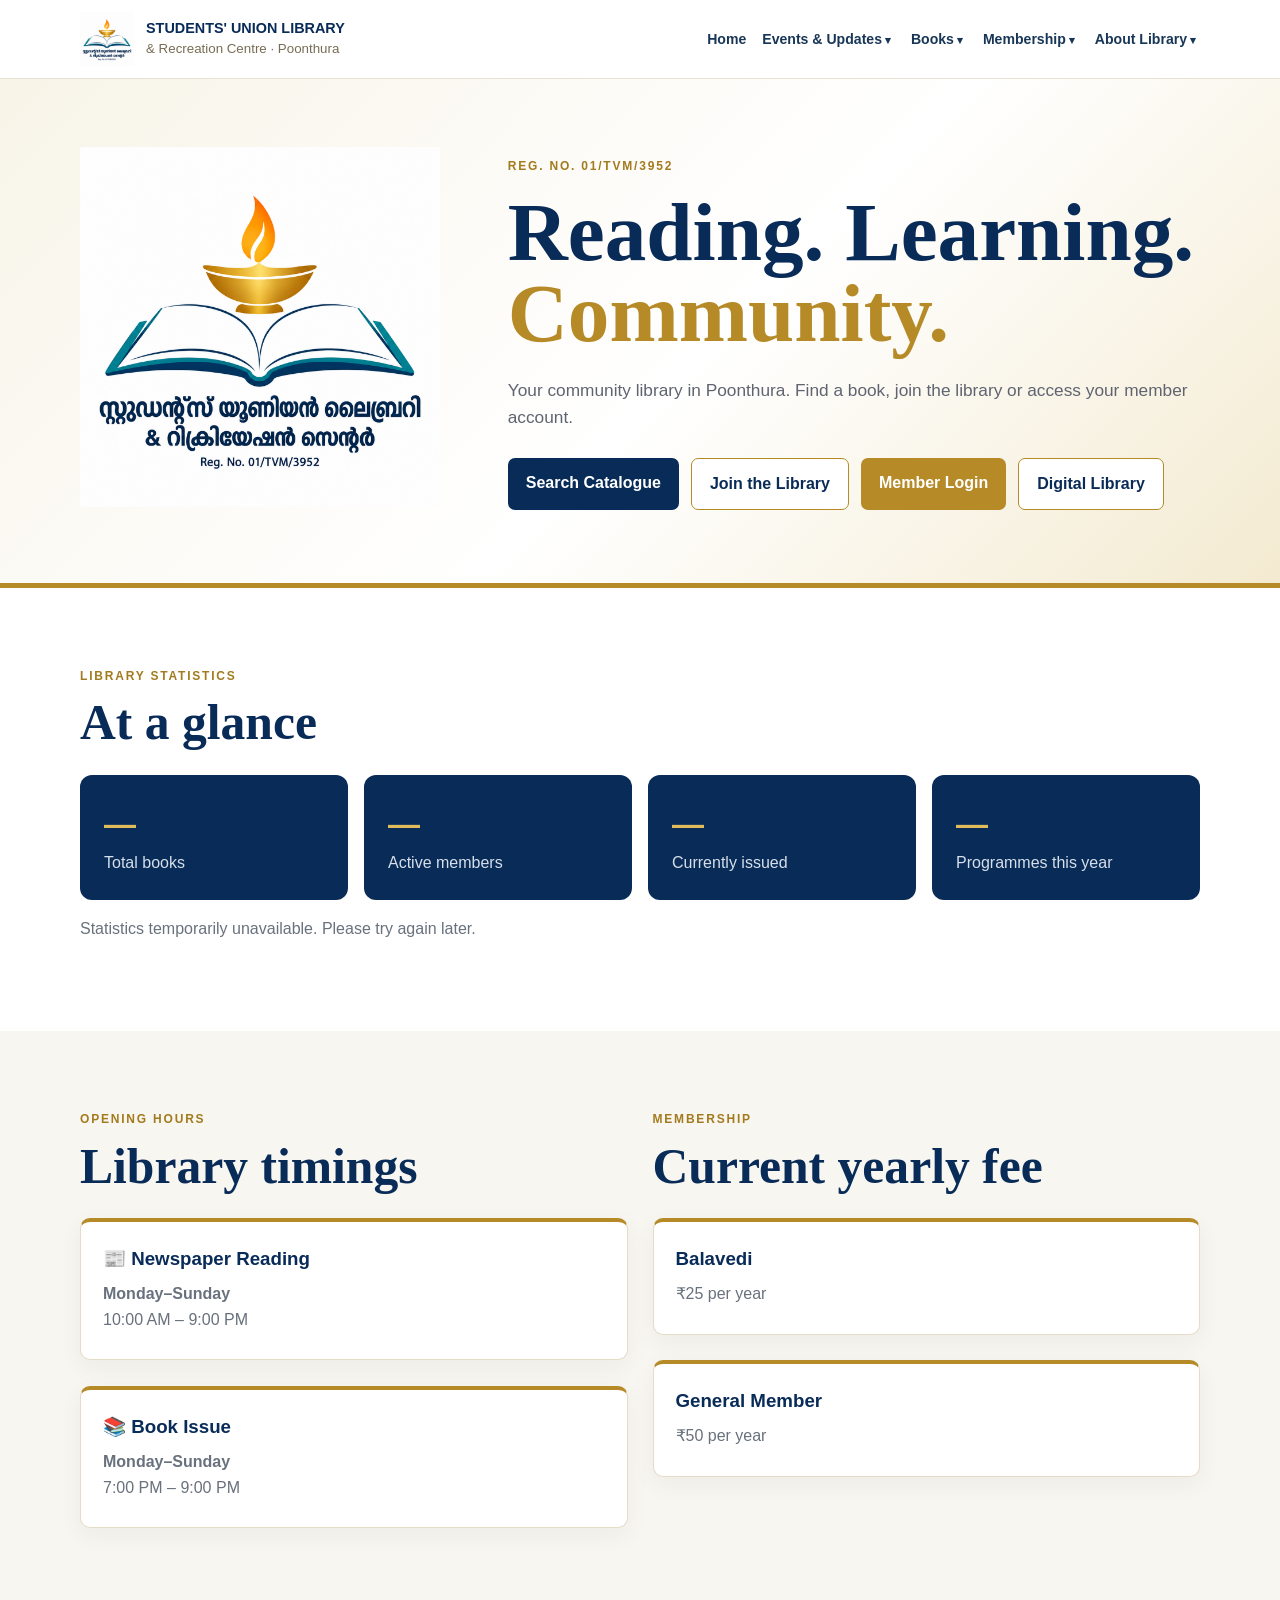
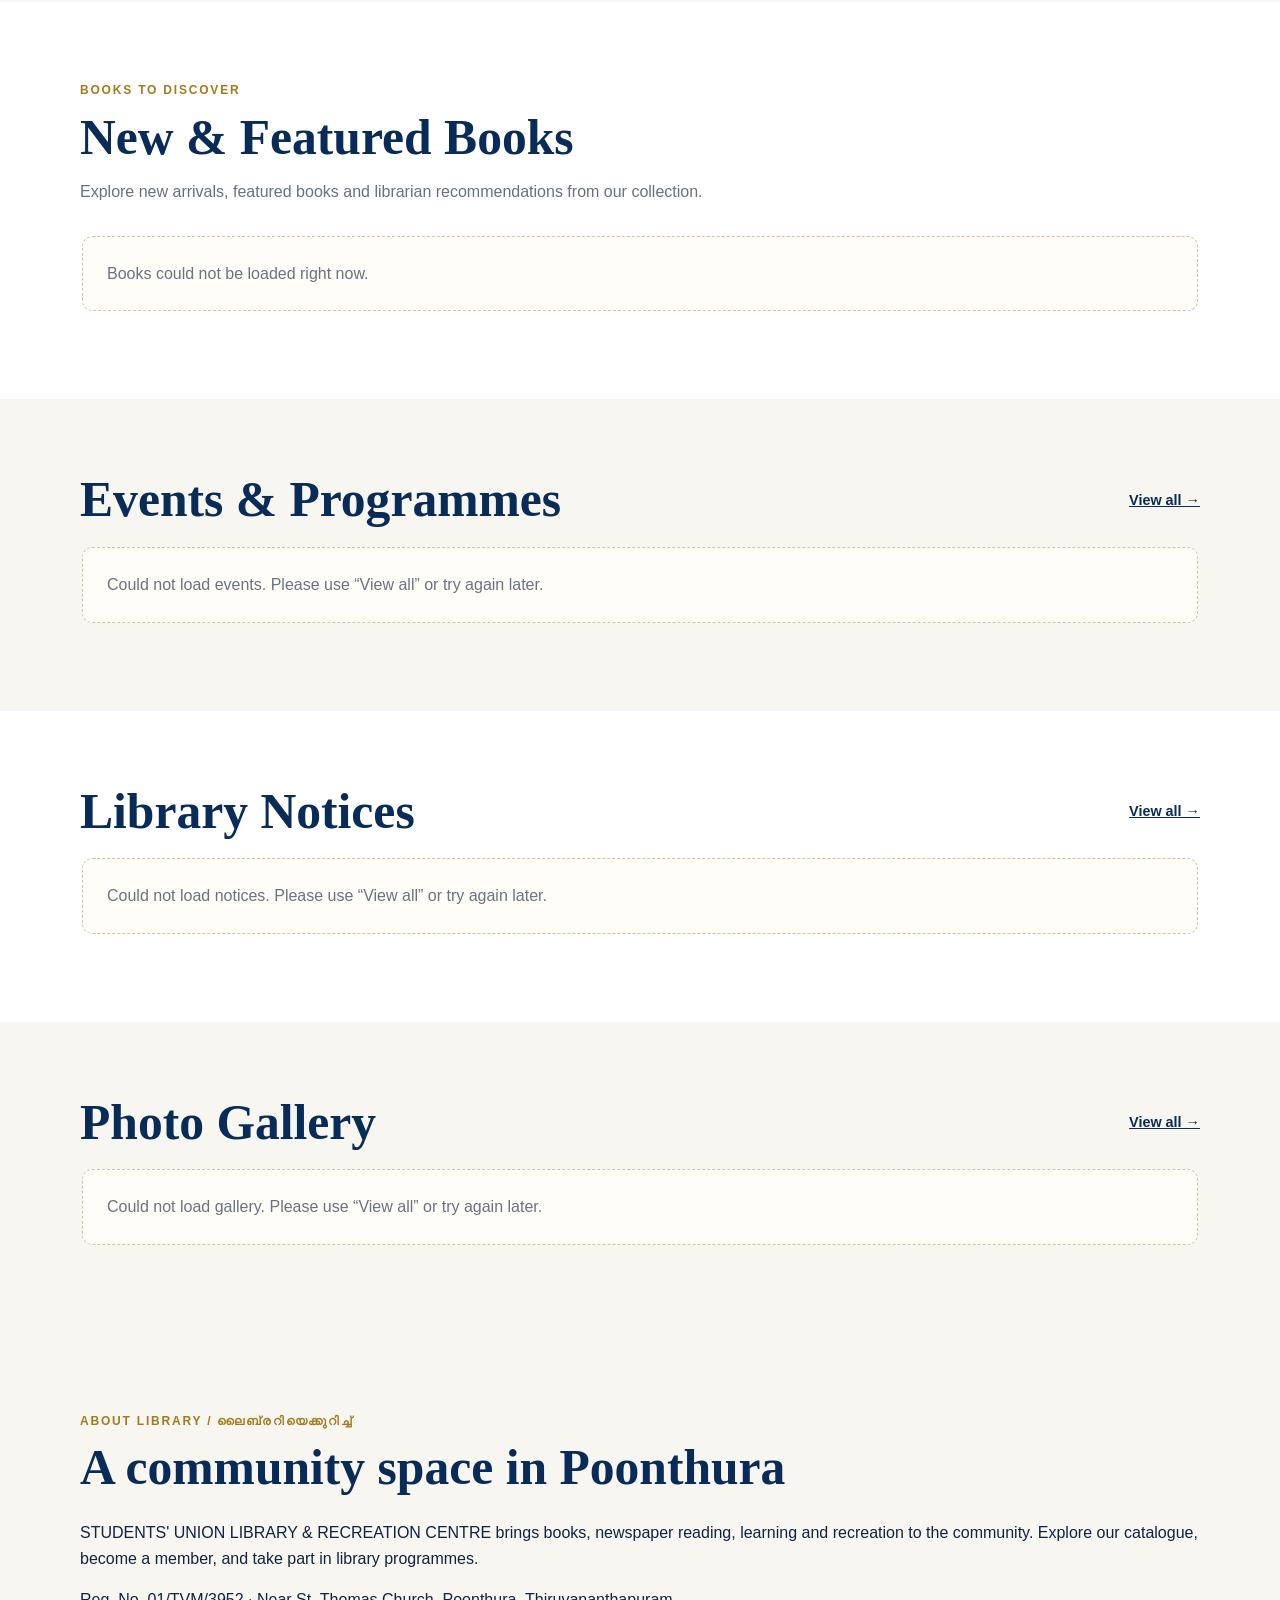
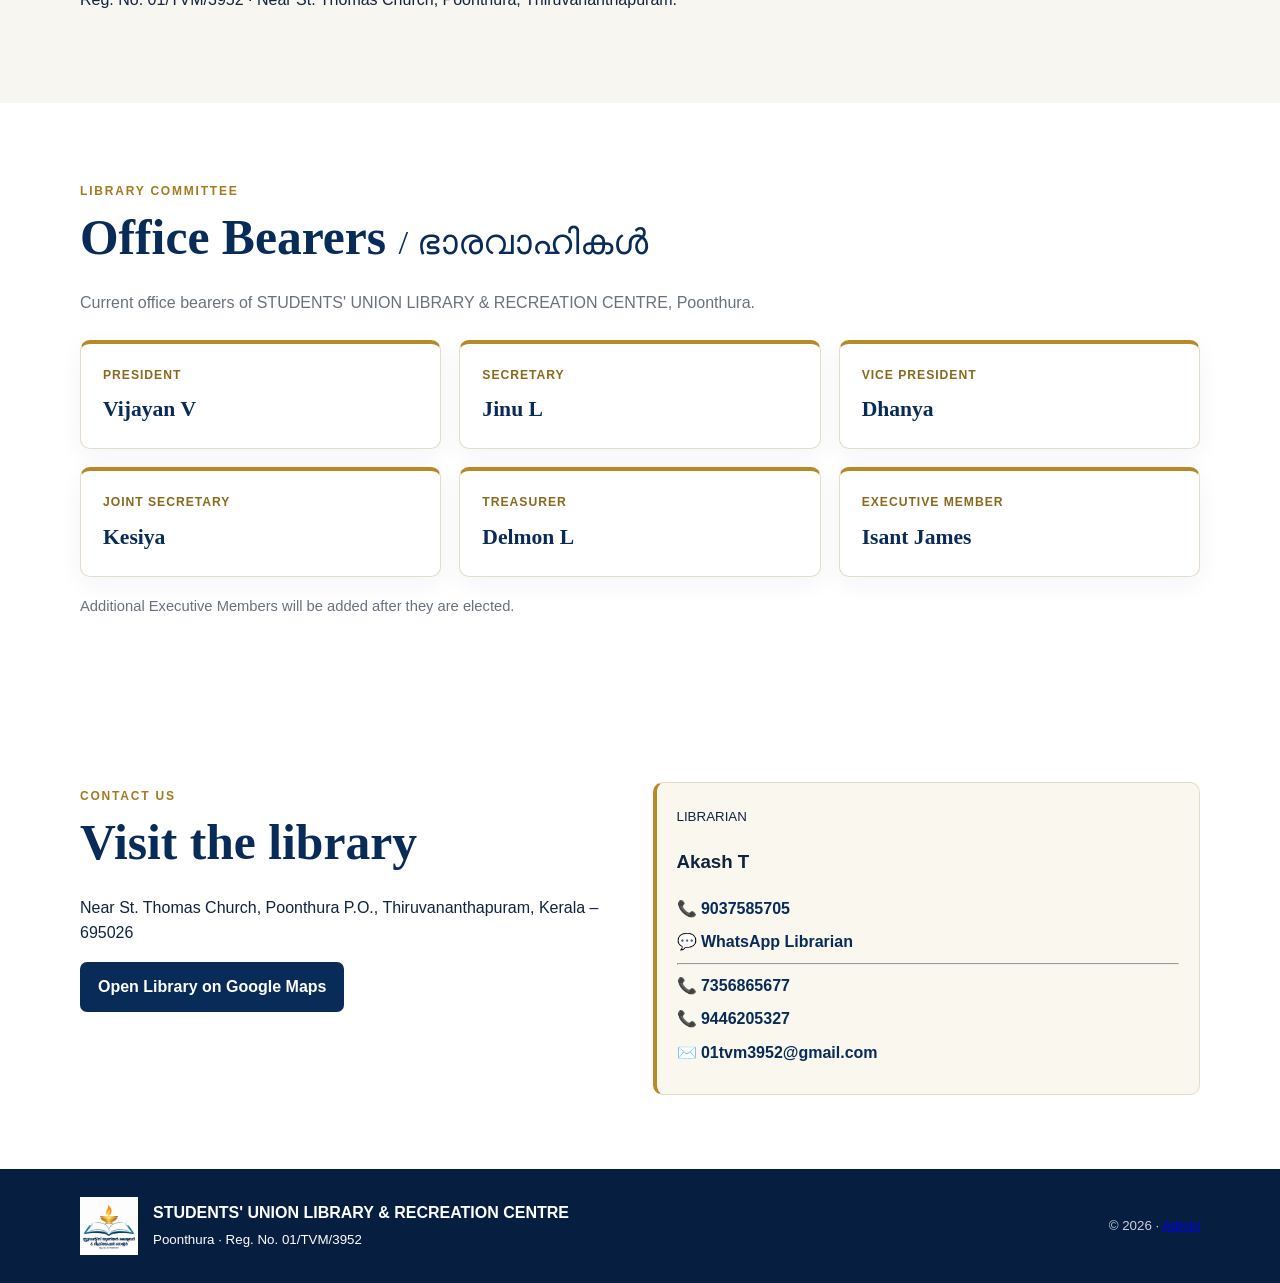
==== commit 5b3c122a: "Add files via upload" ====
--- a/index.html
+++ b/index.html
@@ -1,10 +1,10 @@
 <!DOCTYPE html>
 
 <html><head><meta charset="utf-8"/><meta content="width=device-width,initial-scale=1" name="viewport"/><title>STUDENTS' UNION LIBRARY &amp; RECREATION CENTRE</title><link href="styles.css?v=20261030-mobile3" rel="stylesheet"/></head><body class="home-page"><header class="top"><div class="wrap nav"><a class="identity" href="index.html"><img alt="Library logo" src="library-logo.png.png?v=20261009"/><div><b>STUDENTS' UNION LIBRARY</b><small>&amp; Recreation Centre · Poonthura</small></div></a><button aria-label="Menu" class="menu">☰</button><nav aria-label="Main navigation"><a href="index.html">Home</a>
-<details class="nav-group"><summary>About Library</summary><div class="subnav"><a href="index.html#library-about">Introduction / പരിചയം</a><a href="index.html#office-bearers">Office Bearers / ഭാരവാഹികൾ</a><a href="index.html#library-information">Opening Hours / സമയം</a><a href="index.html#contact">Contact / ബന്ധപ്പെടുക</a></div></details>
+<details class="nav-group"><summary>Events &amp; Updates</summary><div class="subnav"><a href="events.html">Events &amp; Programmes</a><a href="notices.html">Library Notices</a><a href="gallery.html">Photo Gallery</a></div></details>
 <details class="nav-group"><summary>Books</summary><div class="subnav"><a href="catalogue.html">Book Catalogue</a><a href="index.html#website-books">New &amp; Featured Books</a><a href="digital-library.html">Digital Library</a></div></details>
 <details class="nav-group"><summary>Membership</summary><div class="subnav"><a href="index.html#membership-fees">Information &amp; Fees</a><a href="new-member-form.html">Apply for Membership</a><a href="member-login.html">Member Login</a></div></details>
-<details class="nav-group"><summary>Events &amp; Updates</summary><div class="subnav"><a href="events.html">Events &amp; Programmes</a><a href="notices.html">Library Notices</a><a href="gallery.html">Photo Gallery</a></div></details></nav></div></header><section class="hero"><div class="wrap hero-grid"><div class="hero-logo"><img alt="Official library emblem" src="library-logo.png.png?v=20261009"/></div><div><span class="tag">REG. NO. 01/TVM/3952</span><h1>Reading. Learning.<br/><em>Community.</em></h1><p>Your community library in Poonthura. Find a book, join the library or access your member account.</p><div class="actions"><a class="primary" href="catalogue.html">Search Catalogue</a><a class="outline" href="new-member-form.html">Join the Library</a><a class="gold-btn btn" href="member-login.html">Member Login</a><a class="outline" href="digital-library.html">Digital Library</a></div></div></div></section><section class="section" id="library-statistics"><div class="wrap"><span class="eyebrow">Library statistics</span><h2>At a glance</h2><div class="stats"><div class="stat"><strong data-stat="total_books">—</strong><span>Total books</span></div><div class="stat"><strong data-stat="active_members">—</strong><span>Active members</span></div><div class="stat"><strong data-stat="currently_issued">—</strong><span>Currently issued</span></div><div class="stat"><strong data-stat="programmes_this_year">—</strong><span>Programmes this year</span></div></div><p aria-live="polite" id="statistics-status" style="color:#68717d">Loading library statistics…</p><noscript>Enable JavaScript to view current library statistics.</noscript></div></section><section class="section soft" id="library-information"><div class="wrap grid-2"><div><span class="eyebrow">Opening hours</span><h2>Library timings</h2><div class="card"><h3>📰 Newspaper Reading</h3><p><b>Monday–Sunday</b><br/>10:00 AM – 9:00 PM</p></div><br/><div class="card"><h3>📚 Book Issue</h3><p><b>Monday–Sunday</b><br/>7:00 PM – 9:00 PM</p></div></div><div id="membership-fees"><span class="eyebrow">Membership</span><h2>Current yearly fee</h2><div class="card"><h3>Balavedi</h3><p>₹25 per year</p></div><br/><div class="card"><h3>General Member</h3><p>₹50 per year</p></div></div></div></section><section class="section" id="website-books">
+<details class="nav-group"><summary>About Library</summary><div class="subnav"><a href="index.html#library-about">Introduction / പരിചയം</a><a href="index.html#office-bearers">Office Bearers / ഭാരവാഹികൾ</a><a href="index.html#library-information">Opening Hours / സമയം</a><a href="index.html#contact">Contact / ബന്ധപ്പെടുക</a></div></details></nav></div></header><section class="hero"><div class="wrap hero-grid"><div class="hero-logo"><img alt="Official library emblem" src="library-logo.png.png?v=20261009"/></div><div><span class="tag">REG. NO. 01/TVM/3952</span><h1>Reading. Learning.<br/><em>Community.</em></h1><p>Your community library in Poonthura. Find a book, join the library or access your member account.</p><div class="actions"><a class="primary" href="catalogue.html">Search Catalogue</a><a class="outline" href="new-member-form.html">Join the Library</a><a class="gold-btn btn" href="member-login.html">Member Login</a><a class="outline" href="digital-library.html">Digital Library</a></div></div></div></section><section class="section" id="library-statistics"><div class="wrap"><span class="eyebrow">Library statistics</span><h2>At a glance</h2><div class="stats"><div class="stat"><strong data-stat="total_books">—</strong><span>Total books</span></div><div class="stat"><strong data-stat="active_members">—</strong><span>Active members</span></div><div class="stat"><strong data-stat="currently_issued">—</strong><span>Currently issued</span></div><div class="stat"><strong data-stat="programmes_this_year">—</strong><span>Programmes this year</span></div></div><p aria-live="polite" id="statistics-status" style="color:#68717d">Loading library statistics…</p><noscript>Enable JavaScript to view current library statistics.</noscript></div></section><section class="section soft" id="library-information"><div class="wrap grid-2"><div><span class="eyebrow">Opening hours</span><h2>Library timings</h2><div class="card"><h3>📰 Newspaper Reading</h3><p><b>Monday–Sunday</b><br/>10:00 AM – 9:00 PM</p></div><br/><div class="card"><h3>📚 Book Issue</h3><p><b>Monday–Sunday</b><br/>7:00 PM – 9:00 PM</p></div></div><div id="membership-fees"><span class="eyebrow">Membership</span><h2>Current yearly fee</h2><div class="card"><h3>Balavedi</h3><p>₹25 per year</p></div><br/><div class="card"><h3>General Member</h3><p>₹50 per year</p></div></div></div></section><section class="section" id="website-books">
 <div class="wrap">
 <span class="eyebrow">Books to discover</span>
 <h2>New &amp; Featured Books</h2>
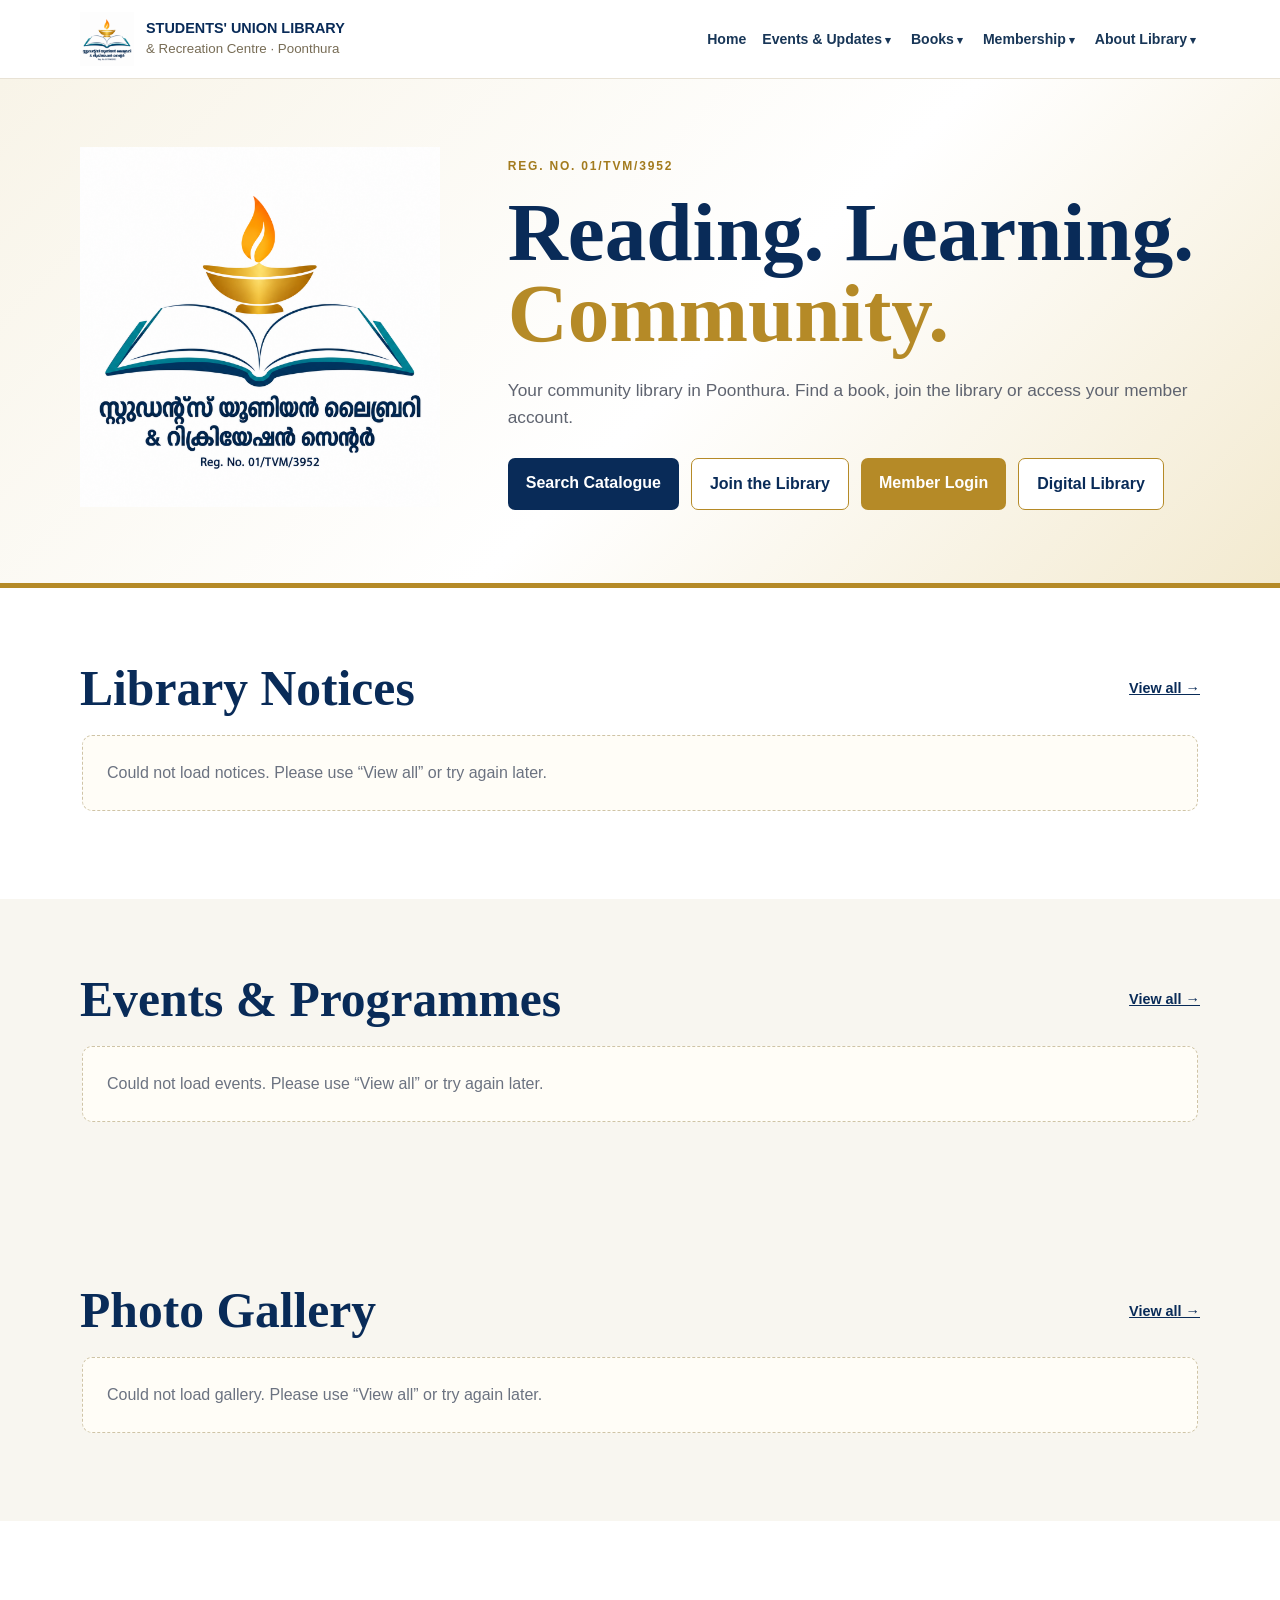
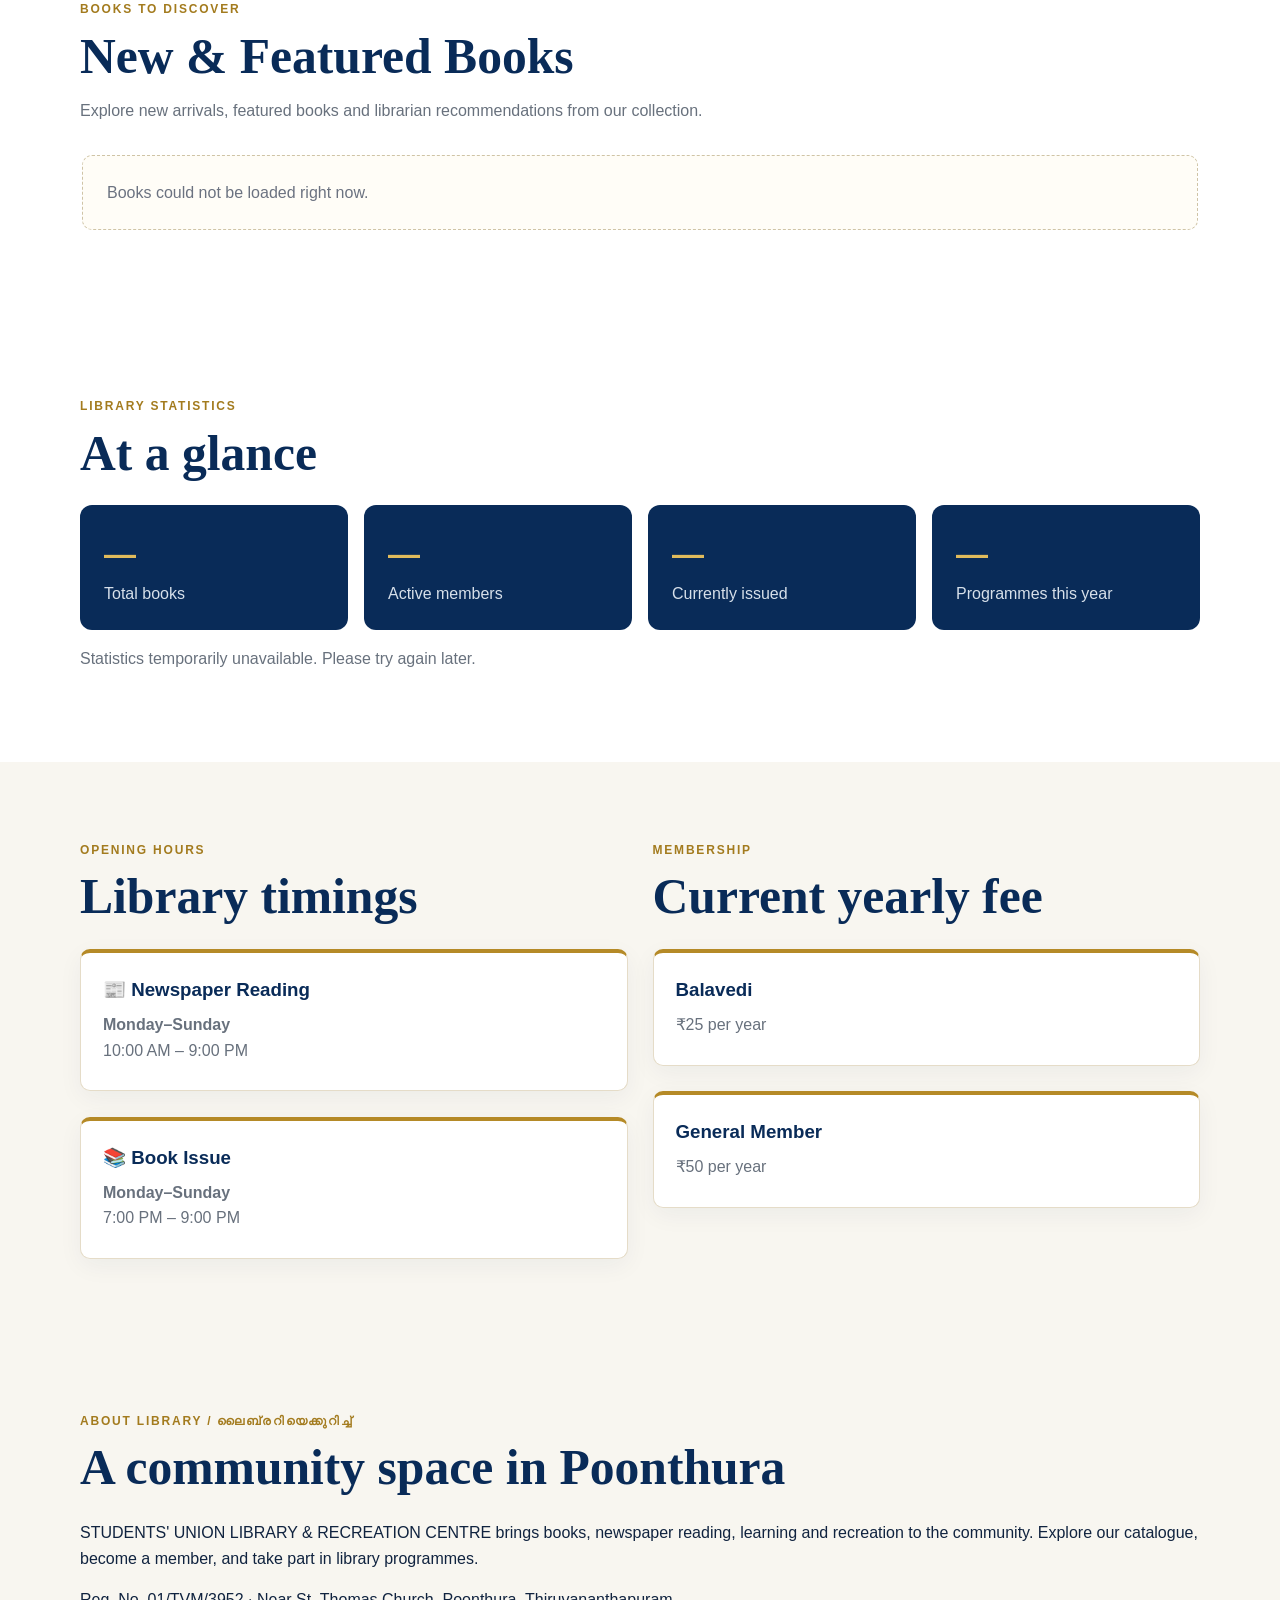
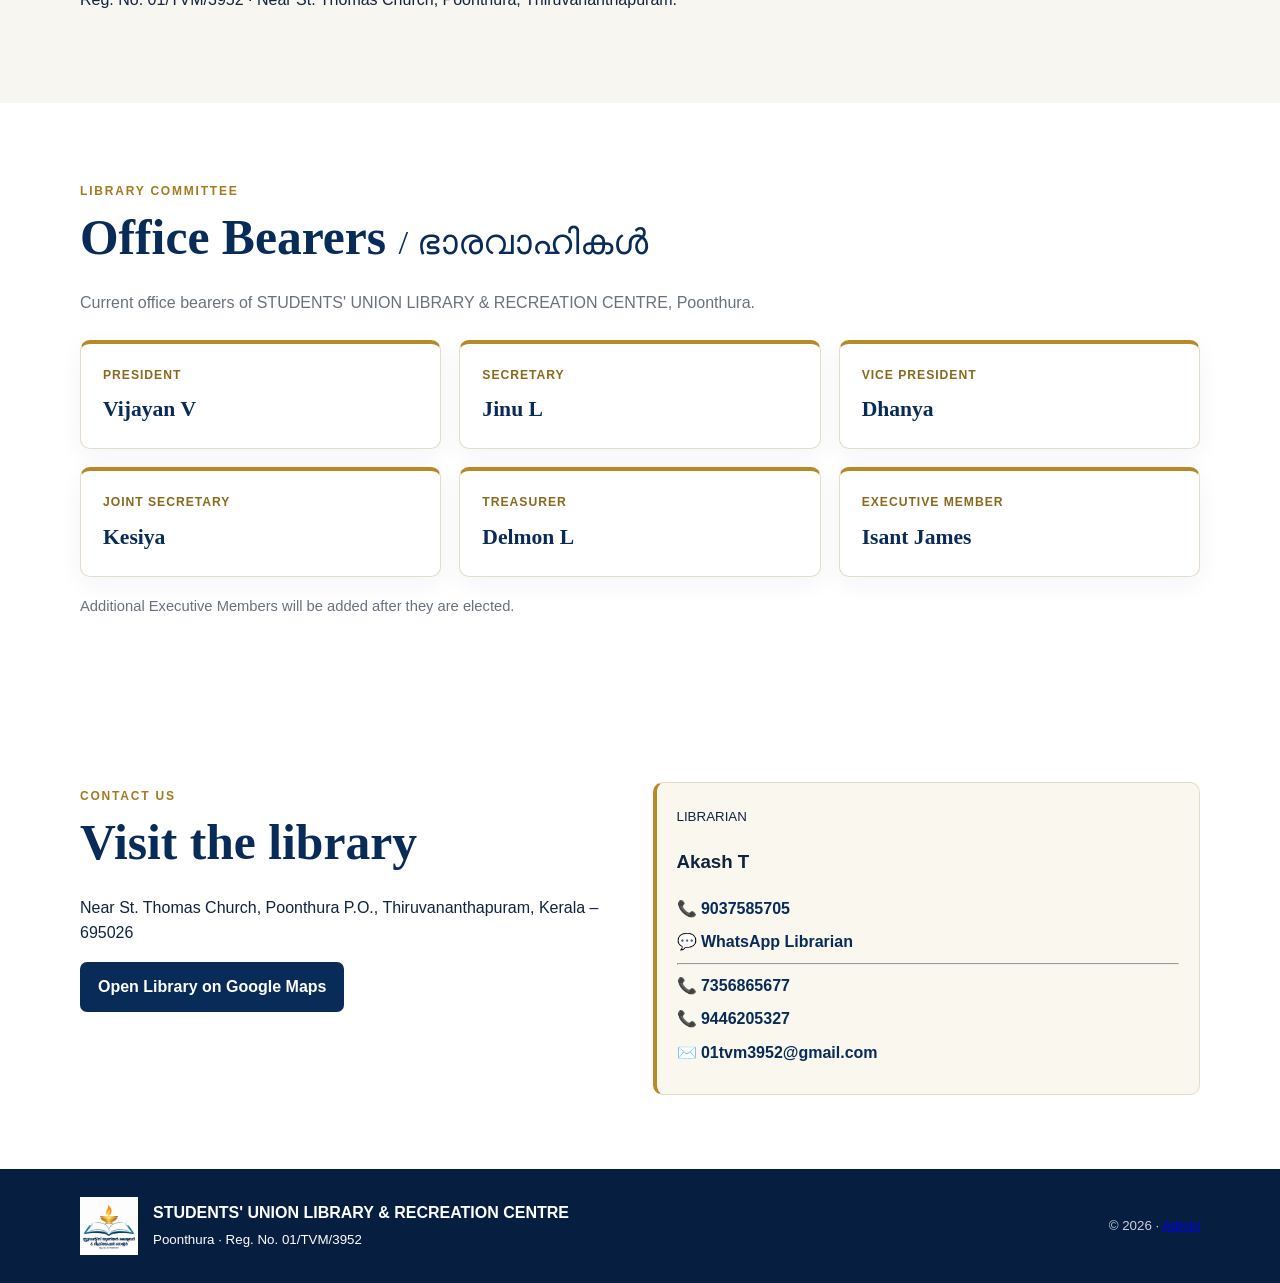
==== commit 58244c3e: "Add files via upload" ====
--- a/index.html
+++ b/index.html
@@ -4,7 +4,7 @@
 <details class="nav-group"><summary>Events &amp; Updates</summary><div class="subnav"><a href="events.html">Events &amp; Programmes</a><a href="notices.html">Library Notices</a><a href="gallery.html">Photo Gallery</a></div></details>
 <details class="nav-group"><summary>Books</summary><div class="subnav"><a href="catalogue.html">Book Catalogue</a><a href="index.html#website-books">New &amp; Featured Books</a><a href="digital-library.html">Digital Library</a></div></details>
 <details class="nav-group"><summary>Membership</summary><div class="subnav"><a href="index.html#membership-fees">Information &amp; Fees</a><a href="new-member-form.html">Apply for Membership</a><a href="member-login.html">Member Login</a></div></details>
-<details class="nav-group"><summary>About Library</summary><div class="subnav"><a href="index.html#library-about">Introduction / പരിചയം</a><a href="index.html#office-bearers">Office Bearers / ഭാരവാഹികൾ</a><a href="index.html#library-information">Opening Hours / സമയം</a><a href="index.html#contact">Contact / ബന്ധപ്പെടുക</a></div></details></nav></div></header><section class="hero"><div class="wrap hero-grid"><div class="hero-logo"><img alt="Official library emblem" src="library-logo.png.png?v=20261009"/></div><div><span class="tag">REG. NO. 01/TVM/3952</span><h1>Reading. Learning.<br/><em>Community.</em></h1><p>Your community library in Poonthura. Find a book, join the library or access your member account.</p><div class="actions"><a class="primary" href="catalogue.html">Search Catalogue</a><a class="outline" href="new-member-form.html">Join the Library</a><a class="gold-btn btn" href="member-login.html">Member Login</a><a class="outline" href="digital-library.html">Digital Library</a></div></div></div></section><section class="section" id="library-statistics"><div class="wrap"><span class="eyebrow">Library statistics</span><h2>At a glance</h2><div class="stats"><div class="stat"><strong data-stat="total_books">—</strong><span>Total books</span></div><div class="stat"><strong data-stat="active_members">—</strong><span>Active members</span></div><div class="stat"><strong data-stat="currently_issued">—</strong><span>Currently issued</span></div><div class="stat"><strong data-stat="programmes_this_year">—</strong><span>Programmes this year</span></div></div><p aria-live="polite" id="statistics-status" style="color:#68717d">Loading library statistics…</p><noscript>Enable JavaScript to view current library statistics.</noscript></div></section><section class="section soft" id="library-information"><div class="wrap grid-2"><div><span class="eyebrow">Opening hours</span><h2>Library timings</h2><div class="card"><h3>📰 Newspaper Reading</h3><p><b>Monday–Sunday</b><br/>10:00 AM – 9:00 PM</p></div><br/><div class="card"><h3>📚 Book Issue</h3><p><b>Monday–Sunday</b><br/>7:00 PM – 9:00 PM</p></div></div><div id="membership-fees"><span class="eyebrow">Membership</span><h2>Current yearly fee</h2><div class="card"><h3>Balavedi</h3><p>₹25 per year</p></div><br/><div class="card"><h3>General Member</h3><p>₹50 per year</p></div></div></div></section><section class="section" id="website-books">
+<details class="nav-group"><summary>About Library</summary><div class="subnav"><a href="index.html#library-about">Introduction / പരിചയം</a><a href="index.html#office-bearers">Office Bearers / ഭാരവാഹികൾ</a><a href="index.html#library-information">Opening Hours / സമയം</a><a href="index.html#contact">Contact / ബന്ധപ്പെടുക</a></div></details></nav></div></header><section class="hero"><div class="wrap hero-grid"><div class="hero-logo"><img alt="Official library emblem" src="library-logo.png.png?v=20261009"/></div><div><span class="tag">REG. NO. 01/TVM/3952</span><h1>Reading. Learning.<br/><em>Community.</em></h1><p>Your community library in Poonthura. Find a book, join the library or access your member account.</p><div class="actions"><a class="primary" href="catalogue.html">Search Catalogue</a><a class="outline" href="new-member-form.html">Join the Library</a><a class="gold-btn btn" href="member-login.html">Member Login</a><a class="outline" href="digital-library.html">Digital Library</a></div></div></div></section><section class="section" id="home-notices"><div class="wrap"><div class="rail-heading"><h2>Library Notices</h2><a href="notices.html">View all →</a></div><div class="content-rail" data-rail="Library Notices" id="home-notices-rail"><p class="empty-state" role="status">Loading…</p></div></div></section><section class="section soft" id="home-events"><div class="wrap"><div class="rail-heading"><h2>Events &amp; Programmes</h2><a href="events.html">View all →</a></div><div class="content-rail" data-rail="Events &amp; Programmes" id="home-events-rail"><p class="empty-state" role="status">Loading…</p></div></div></section><section class="section soft" id="home-gallery"><div class="wrap"><div class="rail-heading"><h2>Photo Gallery</h2><a href="gallery.html">View all →</a></div><div class="content-rail" data-rail="Photo Gallery" id="home-gallery-rail"><p class="empty-state" role="status">Loading…</p></div></div></section><section class="section" id="website-books">
 <div class="wrap">
 <span class="eyebrow">Books to discover</span>
 <h2>New &amp; Featured Books</h2>
@@ -13,7 +13,7 @@
 <div class="empty-state">Loading books...</div>
 </div>
 </div>
-</section><section class="section soft" id="home-events"><div class="wrap"><div class="rail-heading"><h2>Events &amp; Programmes</h2><a href="events.html">View all →</a></div><div class="content-rail" data-rail="Events &amp; Programmes" id="home-events-rail"><p class="empty-state" role="status">Loading…</p></div></div></section><section class="section" id="home-notices"><div class="wrap"><div class="rail-heading"><h2>Library Notices</h2><a href="notices.html">View all →</a></div><div class="content-rail" data-rail="Library Notices" id="home-notices-rail"><p class="empty-state" role="status">Loading…</p></div></div></section><section class="section soft" id="home-gallery"><div class="wrap"><div class="rail-heading"><h2>Photo Gallery</h2><a href="gallery.html">View all →</a></div><div class="content-rail" data-rail="Photo Gallery" id="home-gallery-rail"><p class="empty-state" role="status">Loading…</p></div></div></section><section class="section soft" id="library-about"><div class="wrap"><span class="eyebrow">About Library / ലൈബ്രറിയെക്കുറിച്ച്</span><h2>A community space in Poonthura</h2><p>STUDENTS' UNION LIBRARY &amp; RECREATION CENTRE brings books, newspaper reading, learning and recreation to the community. Explore our catalogue, become a member, and take part in library programmes.</p><p>Reg. No. 01/TVM/3952 · Near St. Thomas Church, Poonthura, Thiruvananthapuram.</p></div></section><section class="section" id="office-bearers">
+</section><section class="section" id="library-statistics"><div class="wrap"><span class="eyebrow">Library statistics</span><h2>At a glance</h2><div class="stats"><div class="stat"><strong data-stat="total_books">—</strong><span>Total books</span></div><div class="stat"><strong data-stat="active_members">—</strong><span>Active members</span></div><div class="stat"><strong data-stat="currently_issued">—</strong><span>Currently issued</span></div><div class="stat"><strong data-stat="programmes_this_year">—</strong><span>Programmes this year</span></div></div><p aria-live="polite" id="statistics-status" style="color:#68717d">Loading library statistics…</p><noscript>Enable JavaScript to view current library statistics.</noscript></div></section><section class="section soft" id="library-information"><div class="wrap grid-2"><div><span class="eyebrow">Opening hours</span><h2>Library timings</h2><div class="card"><h3>📰 Newspaper Reading</h3><p><b>Monday–Sunday</b><br/>10:00 AM – 9:00 PM</p></div><br/><div class="card"><h3>📚 Book Issue</h3><p><b>Monday–Sunday</b><br/>7:00 PM – 9:00 PM</p></div></div><div id="membership-fees"><span class="eyebrow">Membership</span><h2>Current yearly fee</h2><div class="card"><h3>Balavedi</h3><p>₹25 per year</p></div><br/><div class="card"><h3>General Member</h3><p>₹50 per year</p></div></div></div></section><section class="section soft" id="library-about"><div class="wrap"><span class="eyebrow">About Library / ലൈബ്രറിയെക്കുറിച്ച്</span><h2>A community space in Poonthura</h2><p>STUDENTS' UNION LIBRARY &amp; RECREATION CENTRE brings books, newspaper reading, learning and recreation to the community. Explore our catalogue, become a member, and take part in library programmes.</p><p>Reg. No. 01/TVM/3952 · Near St. Thomas Church, Poonthura, Thiruvananthapuram.</p></div></section><section class="section" id="office-bearers">
 <div class="wrap">
 <span class="eyebrow">Library Committee</span>
 <h2>Office Bearers <span class="ml-label">/ ഭാരവാഹികൾ</span></h2>
